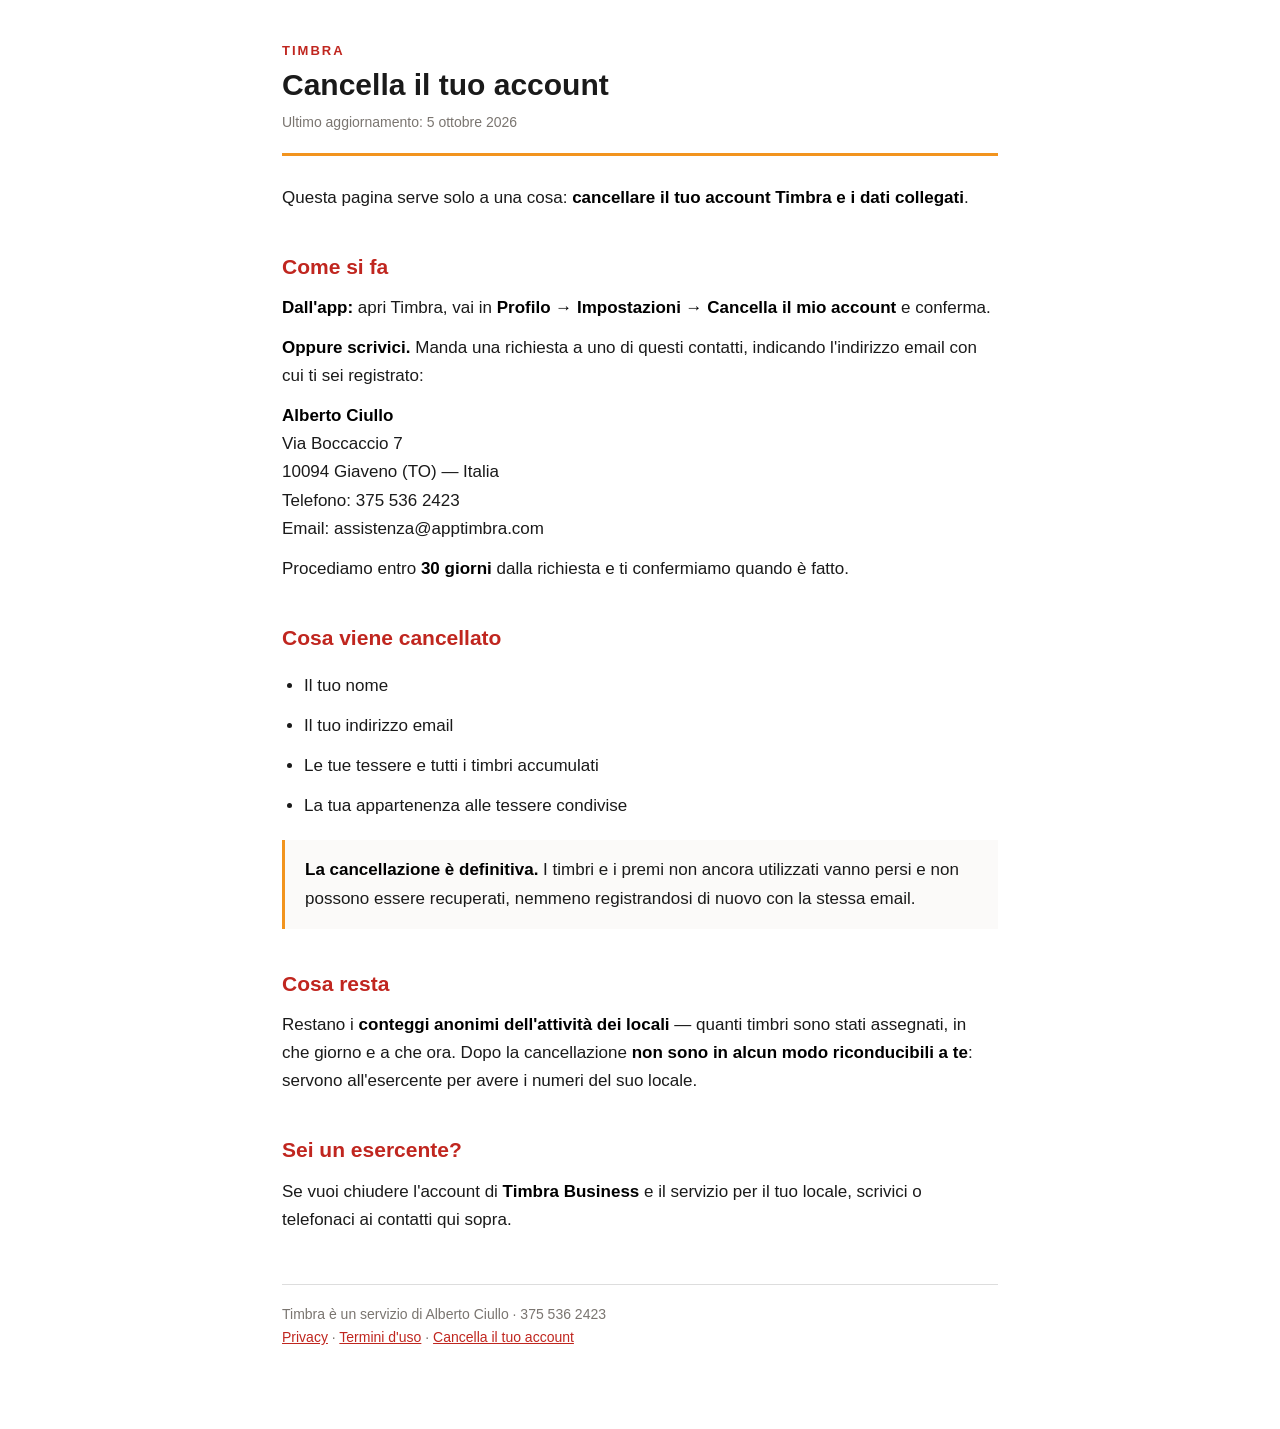
==== cancella-account.html @ e54cc10b "Add files via upload" ====
<!doctype html>
<html lang="it">
<head>
<meta charset="utf-8">
<meta name="viewport" content="width=device-width, initial-scale=1">
<title>Cancella il tuo account &mdash; Timbra</title>
<style>
*{box-sizing:border-box}
body{margin:0;background:#fff;color:#1a1a1a;
     font-family:-apple-system,BlinkMacSystemFont,"Segoe UI",Roboto,Arial,sans-serif;
     line-height:1.65;font-size:17px}
.wrap{max-width:760px;margin:0 auto;padding:40px 22px 80px}
header{border-bottom:3px solid #F2941E;padding-bottom:18px;margin-bottom:28px}
.marchio{font-size:13px;font-weight:700;letter-spacing:2px;color:#C0261F;margin:0 0 6px}
h1{font-size:30px;line-height:1.2;margin:0 0 8px}
.agg{font-size:14px;color:#7A7570;margin:0}
h2{font-size:21px;color:#C0261F;margin:38px 0 10px}
h3{font-size:17px;margin:26px 0 8px}
p,li{margin:0 0 12px}
ul{padding-left:22px}
strong{color:#000}
table{border-collapse:collapse;width:100%;margin:14px 0 20px;font-size:15px}
th{background:#141414;color:#fff;text-align:left;padding:9px 12px;font-weight:600}
td{padding:9px 12px;border-bottom:1px solid #eee;vertical-align:top}
.box{background:#FBFAF9;border-left:3px solid #F2941E;padding:16px 20px;margin:20px 0}
.box p:last-child{margin:0}
a{color:#C0261F}
footer{margin-top:50px;padding-top:18px;border-top:1px solid #ddd;font-size:14px;color:#7A7570}
@media(max-width:600px){body{font-size:16px}h1{font-size:25px}.wrap{padding:28px 18px 60px}}

.home h1{font-size:40px}
.occhiello-home{font-size:13px;font-weight:700;letter-spacing:2px;color:#7A7570;margin:0 0 18px}
.presto{color:#7A7570;font-style:italic}
.contatto{font-size:19px;line-height:1.8;margin-top:26px}
.tel{font-size:23px;font-weight:700}
.nota-finale{font-size:15px;color:#7A7570;margin-top:26px}
</style>
</head>
<body>
<div class="wrap">
<header>
  <p class="marchio">TIMBRA</p>
  <h1>Cancella il tuo account</h1>
  <p class="agg">Ultimo aggiornamento: 5 ottobre 2026</p>
</header>

<p>Questa pagina serve solo a una cosa: <strong>cancellare il tuo account Timbra e i dati
collegati</strong>.</p>

<h2>Come si fa</h2>
<p><strong>Dall'app:</strong> apri Timbra, vai in <strong>Profilo &rarr; Impostazioni &rarr;
Cancella il mio account</strong> e conferma.</p>
<p><strong>Oppure scrivici.</strong> Manda una richiesta a uno di questi contatti, indicando
l'indirizzo email con cui ti sei registrato:</p>
<p><strong>Alberto Ciullo</strong><br>
Via Boccaccio 7<br>
10094 Giaveno (TO) &mdash; Italia<br>
Telefono: 375 536 2423<br>
Email: assistenza@apptimbra.com</p>
<p>Procediamo entro <strong>30 giorni</strong> dalla richiesta e ti confermiamo quando
&egrave; fatto.</p>

<h2>Cosa viene cancellato</h2>
<ul>
<li>Il tuo nome</li>
<li>Il tuo indirizzo email</li>
<li>Le tue tessere e tutti i timbri accumulati</li>
<li>La tua appartenenza alle tessere condivise</li>
</ul>

<div class="box">
<p><strong>La cancellazione &egrave; definitiva.</strong> I timbri e i premi non ancora
utilizzati vanno persi e non possono essere recuperati, nemmeno registrandosi di nuovo
con la stessa email.</p>
</div>

<h2>Cosa resta</h2>
<p>Restano i <strong>conteggi anonimi dell'attivit&agrave; dei locali</strong> &mdash; quanti
timbri sono stati assegnati, in che giorno e a che ora. Dopo la cancellazione
<strong>non sono in alcun modo riconducibili a te</strong>: servono all'esercente per
avere i numeri del suo locale.</p>

<h2>Sei un esercente?</h2>
<p>Se vuoi chiudere l'account di <strong>Timbra Business</strong> e il servizio per il
tuo locale, scrivici o telefonaci ai contatti qui sopra.</p>

<footer>Timbra &egrave; un servizio di Alberto Ciullo &middot; 375 536 2423<br>
<a href="privacy.html">Privacy</a> &middot;
<a href="termini.html">Termini d'uso</a> &middot;
<a href="cancella-account.html">Cancella il tuo account</a></footer>
</div>
</body>
</html>
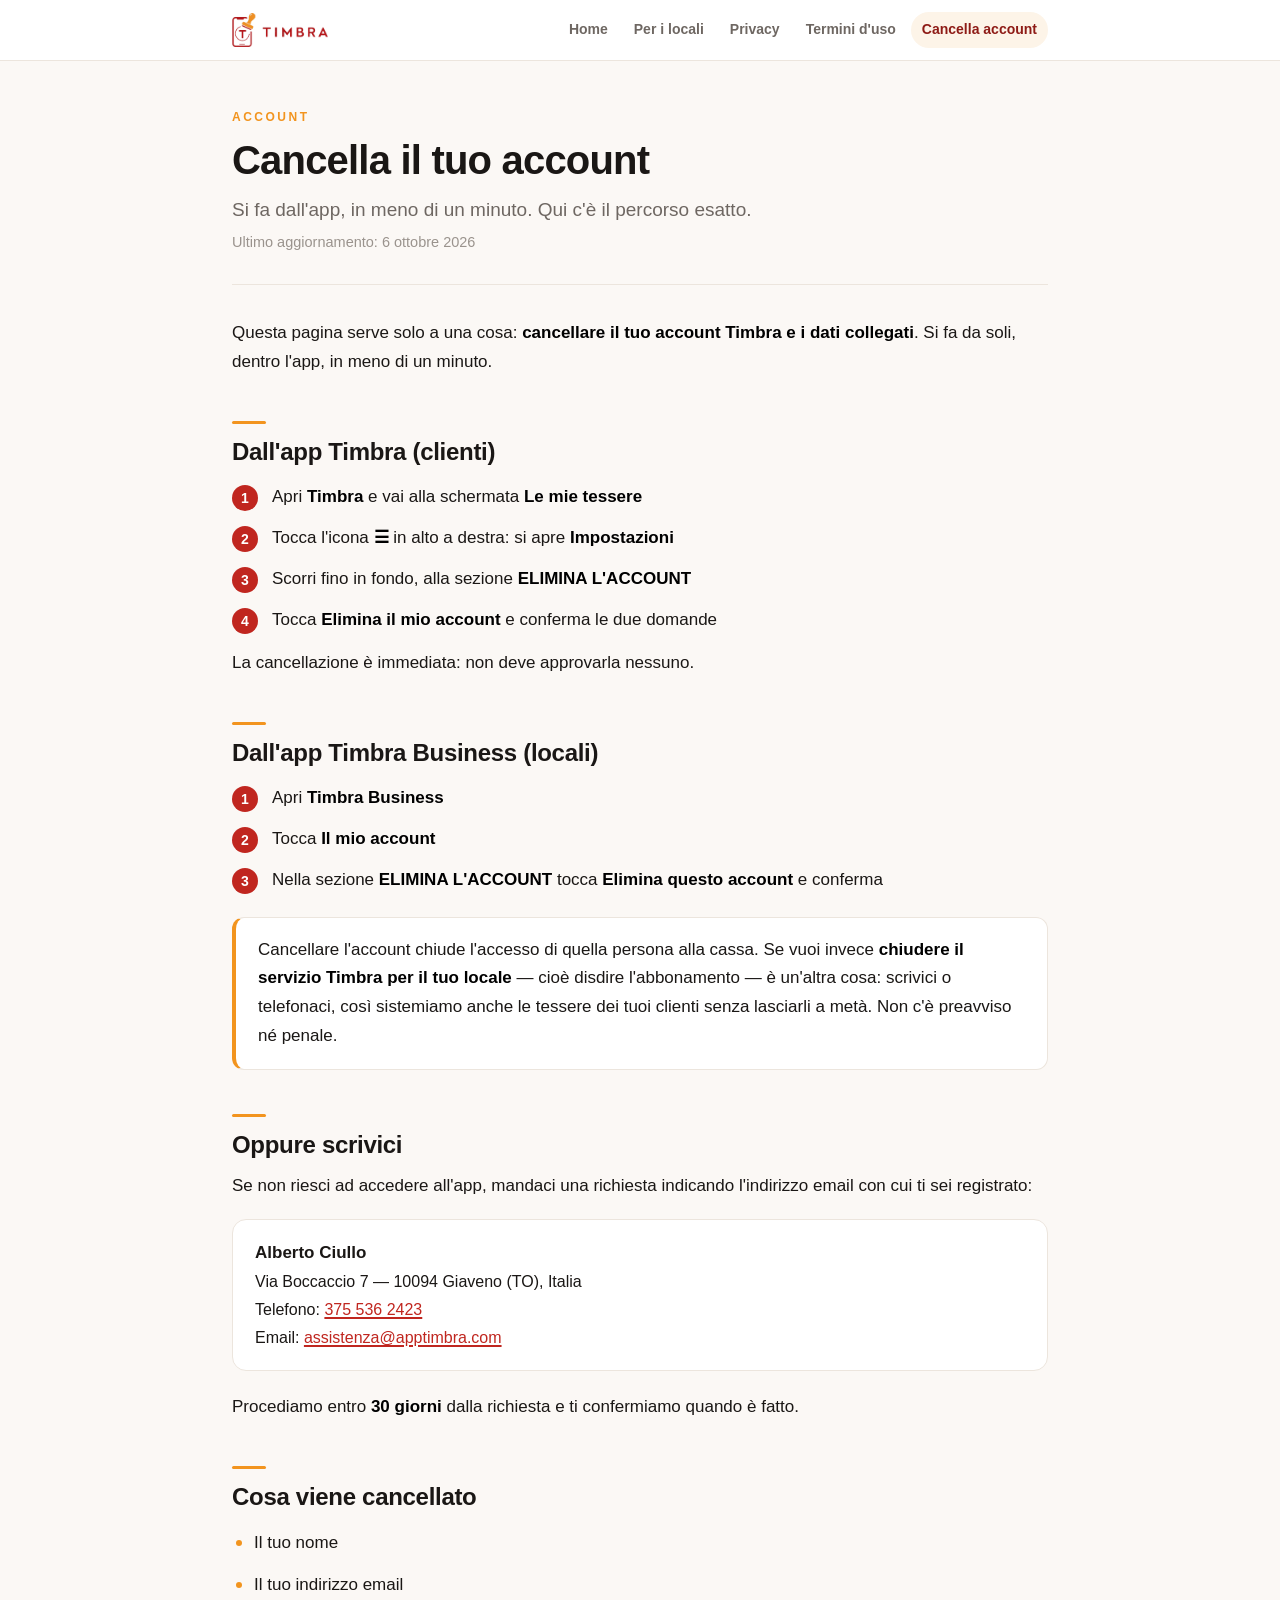
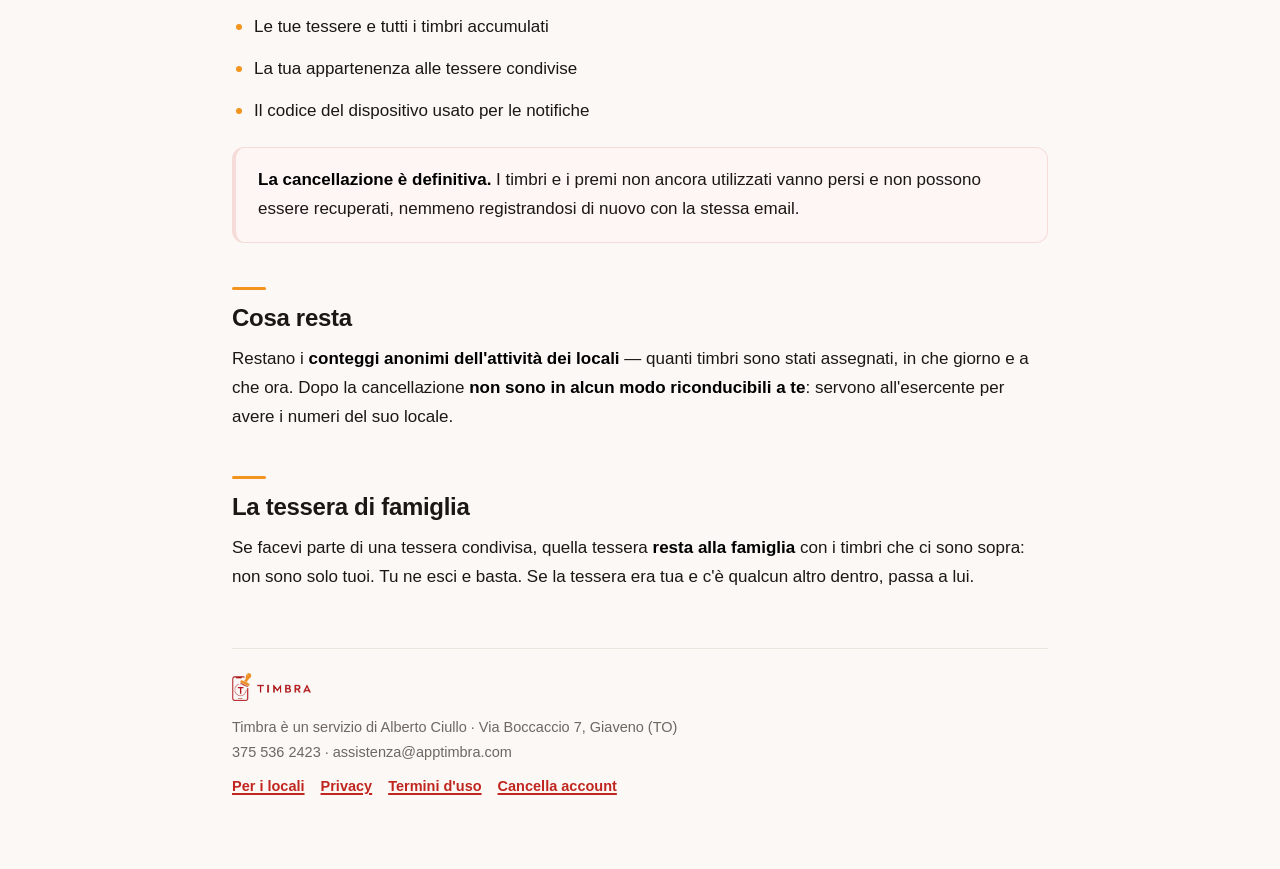
==== commit 5ac8e43a: "Add files via upload" ====
--- a/cancella-account.html
+++ b/cancella-account.html
@@ -3,60 +3,240 @@
 <head>
 <meta charset="utf-8">
 <meta name="viewport" content="width=device-width, initial-scale=1">
+<meta name="theme-color" content="#C0261F">
 <title>Cancella il tuo account &mdash; Timbra</title>
+<link rel="icon" href="[data-uri]">
 <style>
+:root{
+  --rosso:#C0261F; --rosso-scuro:#8E1B16; --arancio:#F2941E;
+  --inchiostro:#1A1715; --grigio:#6E6762; --grigio-chiaro:#9A938D;
+  --carta:#FFFFFF; --sfondo:#FBF8F5; --crema:#FDF4E8;
+  --bordo:#ECE5DD;
+}
 *{box-sizing:border-box}
-body{margin:0;background:#fff;color:#1a1a1a;
-     font-family:-apple-system,BlinkMacSystemFont,"Segoe UI",Roboto,Arial,sans-serif;
-     line-height:1.65;font-size:17px}
-.wrap{max-width:760px;margin:0 auto;padding:40px 22px 80px}
-header{border-bottom:3px solid #F2941E;padding-bottom:18px;margin-bottom:28px}
-.marchio{font-size:13px;font-weight:700;letter-spacing:2px;color:#C0261F;margin:0 0 6px}
-h1{font-size:30px;line-height:1.2;margin:0 0 8px}
-.agg{font-size:14px;color:#7A7570;margin:0}
-h2{font-size:21px;color:#C0261F;margin:38px 0 10px}
-h3{font-size:17px;margin:26px 0 8px}
-p,li{margin:0 0 12px}
-ul{padding-left:22px}
-strong{color:#000}
-table{border-collapse:collapse;width:100%;margin:14px 0 20px;font-size:15px}
-th{background:#141414;color:#fff;text-align:left;padding:9px 12px;font-weight:600}
-td{padding:9px 12px;border-bottom:1px solid #eee;vertical-align:top}
-.box{background:#FBFAF9;border-left:3px solid #F2941E;padding:16px 20px;margin:20px 0}
+html{-webkit-text-size-adjust:100%}
+body{
+  margin:0;background:var(--sfondo);color:var(--inchiostro);
+  font-family:-apple-system,BlinkMacSystemFont,"Segoe UI",Roboto,"Helvetica Neue",Arial,sans-serif;
+  font-size:17px;line-height:1.7;-webkit-font-smoothing:antialiased;
+}
+
+/* ---------- barra in alto ---------- */
+.barra{
+  background:var(--carta);border-bottom:1px solid var(--bordo);
+  position:sticky;top:0;z-index:10;
+}
+.barra-dentro{
+  max-width:860px;margin:0 auto;padding:12px 22px;
+  display:flex;align-items:center;gap:16px;flex-wrap:wrap;
+}
+.logo{display:block;text-decoration:none;margin-right:auto;line-height:0}
+.logo img{height:34px;width:auto;display:block}
+.menu{display:flex;gap:4px;flex-wrap:wrap}
+.menu a{
+  font-size:14px;color:var(--grigio);text-decoration:none;font-weight:600;
+  padding:6px 11px;border-radius:999px;white-space:nowrap;
+}
+.menu a:hover{background:var(--sfondo);color:var(--inchiostro)}
+.menu a.qui{background:var(--crema);color:var(--rosso-scuro)}
+
+/* ---------- testata della pagina ---------- */
+.wrap{max-width:860px;margin:0 auto;padding:0 22px 70px}
+.testata{padding:46px 0 30px;border-bottom:1px solid var(--bordo);margin-bottom:34px}
+.occhiello{
+  font-size:12px;font-weight:800;letter-spacing:2.5px;color:var(--arancio);
+  margin:0 0 10px;text-transform:uppercase;
+}
+h1{font-size:40px;line-height:1.15;margin:0 0 12px;letter-spacing:-.8px}
+.agg{font-size:14.5px;color:var(--grigio-chiaro);margin:0}
+.occhio{font-size:19px;line-height:1.6;color:var(--grigio);margin:0 0 4px}
+
+/* ---------- testo ---------- */
+h2{
+  font-size:24px;line-height:1.3;margin:44px 0 12px;letter-spacing:-.3px;
+  color:var(--inchiostro);
+}
+h2::before{
+  content:"";display:block;width:34px;height:3px;border-radius:2px;
+  background:var(--arancio);margin-bottom:12px;
+}
+h3{font-size:17.5px;margin:28px 0 8px;color:var(--rosso-scuro)}
+p,li{margin:0 0 13px}
+ul{padding-left:0;list-style:none}
+ul li{position:relative;padding-left:22px}
+ul li::before{
+  content:"";position:absolute;left:4px;top:11px;
+  width:6px;height:6px;border-radius:50%;background:var(--arancio);
+}
+ol{counter-reset:p;padding-left:0;list-style:none;margin:16px 0 14px}
+ol li{position:relative;padding-left:40px;margin-bottom:12px;counter-increment:p}
+ol li::before{
+  content:counter(p);position:absolute;left:0;top:2px;
+  width:26px;height:26px;border-radius:50%;
+  background:var(--rosso);color:#fff;
+  font-size:14px;font-weight:800;line-height:26px;text-align:center;
+}
+strong{font-weight:700;color:#000}
+a{color:var(--rosso);text-decoration-thickness:1.5px;text-underline-offset:2px}
+
+/* ---------- tabelle ---------- */
+.tab{
+  background:var(--carta);border:1px solid var(--bordo);border-radius:14px;
+  overflow:hidden;margin:16px 0 22px;
+}
+table{border-collapse:collapse;width:100%;font-size:15.5px}
+th{
+  background:var(--sfondo);text-align:left;padding:12px 16px;font-weight:700;
+  font-size:12.5px;letter-spacing:1.2px;text-transform:uppercase;color:var(--grigio);
+  border-bottom:1px solid var(--bordo);
+}
+td{padding:13px 16px;border-bottom:1px solid var(--bordo);vertical-align:top;line-height:1.55}
+tr:last-child td{border-bottom:none}
+td:first-child{font-weight:700;width:34%}
+
+/* ---------- riquadri ---------- */
+.box{
+  background:var(--carta);border:1px solid var(--bordo);
+  border-left:4px solid var(--arancio);
+  border-radius:12px;padding:18px 22px;margin:22px 0;
+}
 .box p:last-child{margin:0}
-a{color:#C0261F}
-footer{margin-top:50px;padding-top:18px;border-top:1px solid #ddd;font-size:14px;color:#7A7570}
-@media(max-width:600px){body{font-size:16px}h1{font-size:25px}.wrap{padding:28px 18px 60px}}
-
-.home h1{font-size:40px}
-.occhiello-home{font-size:13px;font-weight:700;letter-spacing:2px;color:#7A7570;margin:0 0 18px}
-.presto{color:#7A7570;font-style:italic}
-.contatto{font-size:19px;line-height:1.8;margin-top:26px}
-.tel{font-size:23px;font-weight:700}
-.nota-finale{font-size:15px;color:#7A7570;margin-top:26px}
+.box.rosso{border-left-color:var(--rosso);background:#FEF6F5;border-color:#F6DCD9}
+.box.verde{border-left-color:#2E8B57;background:#F4FBF6;border-color:#D8EDE0}
+
+/* ---------- contatti ---------- */
+.contatti{
+  background:var(--carta);border:1px solid var(--bordo);border-radius:14px;
+  padding:18px 22px;margin:18px 0 22px;font-size:16px;line-height:1.75;
+}
+.contatti .nome{font-weight:800;font-size:17px}
+
+/* ---------- bottone ---------- */
+.bottone{
+  display:inline-block;background:var(--rosso);color:#fff !important;
+  text-decoration:none;font-weight:700;font-size:16.5px;
+  padding:14px 26px;border-radius:12px;margin:6px 0 4px;
+}
+.bottone:hover{background:var(--rosso-scuro)}
+.bottone.chiaro{
+  background:var(--carta);color:var(--rosso) !important;
+  border:1px solid var(--bordo);
+}
+
+/* ---------- schermate dell'app ---------- */
+figure{margin:22px 0 26px}
+figure img{
+  display:block;width:100%;height:auto;border-radius:14px;
+  background:#EEEDE9;border:1px solid var(--bordo);
+}
+figcaption{font-size:14px;color:var(--grigio);margin-top:10px;line-height:1.55}
+figure.stretta{max-width:330px}
+
+/* ---------- citazione ---------- */
+.frase{
+  font-size:21px;line-height:1.5;font-weight:700;color:var(--rosso-scuro);
+  background:var(--crema);border-radius:14px;padding:22px 26px;margin:22px 0;
+}
+
+/* ---------- domande ---------- */
+.domanda{font-weight:800;color:var(--inchiostro);display:block;margin-bottom:2px}
+
+/* ---------- home ---------- */
+.home-testata{text-align:center;padding:54px 0 36px;border:none;margin-bottom:10px}
+.home-testata img{width:200px;max-width:70%;height:auto;margin-bottom:10px}
+.home-testata h1{
+  font-size:25px;line-height:1.4;margin:14px auto 0;max-width:19ch;
+  font-weight:700;color:var(--grigio);letter-spacing:0;
+}
+.presto{color:var(--grigio);font-style:italic}
+.telefono{
+  display:inline-block;font-size:26px;font-weight:800;color:var(--rosso);
+  text-decoration:none;letter-spacing:.5px;
+}
+.nota-finale{font-size:15px;color:var(--grigio);margin-top:28px}
+
+/* ---------- piede ---------- */
+footer{
+  margin-top:56px;padding-top:24px;border-top:1px solid var(--bordo);
+  font-size:14.5px;color:var(--grigio);
+}
+footer .piede-logo{margin-bottom:14px;line-height:0}
+footer .piede-logo img{height:28px;width:auto;display:block}
+footer nav{margin-top:10px;display:flex;gap:16px;flex-wrap:wrap}
+footer nav a{font-weight:600}
+
+@media(max-width:620px){
+  body{font-size:16px}
+  .barra{position:static}
+  .barra-dentro{padding:10px 18px;gap:8px}
+  .logo img{height:28px}
+  .menu{gap:2px}
+  .menu a{font-size:13px;padding:5px 9px}
+  h1{font-size:30px}
+  .home-testata h1{font-size:26px}
+  h2{font-size:21px}
+  .wrap{padding:0 18px 56px}
+  .testata{padding:32px 0 24px;margin-bottom:26px}
+  td:first-child{width:auto;display:block;padding-bottom:2px;border:none}
+  td{display:block;padding:10px 16px}
+  td:not(:first-child){padding-top:0}
+  tr{display:block;border-bottom:1px solid var(--bordo)}
+  tr:last-child{border-bottom:none}
+  table tr td:last-child{border-bottom:none}
+  thead{display:none}
+}
 </style>
 </head>
 <body>
+<div class="barra"><div class="barra-dentro">
+<a class="logo" href="index.html"><img src="[data-uri]" alt="Timbra"></a>
+<nav class="menu"><a href="index.html">Home</a><a href="per-i-locali.html">Per i locali</a><a href="privacy.html">Privacy</a><a href="termini.html">Termini d'uso</a><a href="cancella-account.html" class="qui">Cancella account</a></nav>
+</div></div>
 <div class="wrap">
-<header>
-  <p class="marchio">TIMBRA</p>
+<header class="testata">
+  <p class="occhiello">Account</p>
   <h1>Cancella il tuo account</h1>
-  <p class="agg">Ultimo aggiornamento: 5 ottobre 2026</p>
+  <p class="occhio">Si fa dall'app, in meno di un minuto. Qui c'&egrave; il percorso esatto.</p>
+  <p class="agg">Ultimo aggiornamento: 6 ottobre 2026</p>
 </header>
 
 <p>Questa pagina serve solo a una cosa: <strong>cancellare il tuo account Timbra e i dati
-collegati</strong>.</p>
-
-<h2>Come si fa</h2>
-<p><strong>Dall'app:</strong> apri Timbra, vai in <strong>Profilo &rarr; Impostazioni &rarr;
-Cancella il mio account</strong> e conferma.</p>
-<p><strong>Oppure scrivici.</strong> Manda una richiesta a uno di questi contatti, indicando
-l'indirizzo email con cui ti sei registrato:</p>
-<p><strong>Alberto Ciullo</strong><br>
-Via Boccaccio 7<br>
-10094 Giaveno (TO) &mdash; Italia<br>
-Telefono: 375 536 2423<br>
-Email: assistenza@apptimbra.com</p>
+collegati</strong>. Si fa da soli, dentro l'app, in meno di un minuto.</p>
+
+<h2>Dall'app Timbra (clienti)</h2>
+<ol>
+<li>Apri <strong>Timbra</strong> e vai alla schermata <strong>Le mie tessere</strong></li>
+<li>Tocca l'icona <strong>&#9776;</strong> in alto a destra: si apre
+  <strong>Impostazioni</strong></li>
+<li>Scorri fino in fondo, alla sezione <strong>ELIMINA L'ACCOUNT</strong></li>
+<li>Tocca <strong>Elimina il mio account</strong> e conferma le due domande</li>
+</ol>
+<p>La cancellazione &egrave; immediata: non deve approvarla nessuno.</p>
+
+<h2>Dall'app Timbra Business (locali)</h2>
+<ol>
+<li>Apri <strong>Timbra Business</strong></li>
+<li>Tocca <strong>Il mio account</strong></li>
+<li>Nella sezione <strong>ELIMINA L'ACCOUNT</strong> tocca
+  <strong>Elimina questo account</strong> e conferma</li>
+</ol>
+<div class="box">
+<p>Cancellare l'account chiude l'accesso di quella persona alla cassa. Se vuoi invece
+<strong>chiudere il servizio Timbra per il tuo locale</strong> &mdash; cio&egrave; disdire
+l'abbonamento &mdash; &egrave; un'altra cosa: scrivici o telefonaci, cos&igrave; sistemiamo
+anche le tessere dei tuoi clienti senza lasciarli a met&agrave;. Non c'&egrave; preavviso
+n&eacute; penale.</p>
+</div>
+
+<h2>Oppure scrivici</h2>
+<p>Se non riesci ad accedere all'app, mandaci una richiesta indicando l'indirizzo email con
+cui ti sei registrato:</p>
+<div class="contatti">
+<span class="nome">Alberto Ciullo</span><br>
+Via Boccaccio 7 &mdash; 10094 Giaveno (TO), Italia<br>
+Telefono: <a href="tel:+393755362423">375 536 2423</a><br>
+Email: <a href="mailto:assistenza@apptimbra.com">assistenza@apptimbra.com</a>
+</div>
 <p>Procediamo entro <strong>30 giorni</strong> dalla richiesta e ti confermiamo quando
 &egrave; fatto.</p>
 
@@ -66,9 +246,10 @@
 <li>Il tuo indirizzo email</li>
 <li>Le tue tessere e tutti i timbri accumulati</li>
 <li>La tua appartenenza alle tessere condivise</li>
+<li>Il codice del dispositivo usato per le notifiche</li>
 </ul>
 
-<div class="box">
+<div class="box rosso">
 <p><strong>La cancellazione &egrave; definitiva.</strong> I timbri e i premi non ancora
 utilizzati vanno persi e non possono essere recuperati, nemmeno registrandosi di nuovo
 con la stessa email.</p>
@@ -80,14 +261,17 @@
 <strong>non sono in alcun modo riconducibili a te</strong>: servono all'esercente per
 avere i numeri del suo locale.</p>
 
-<h2>Sei un esercente?</h2>
-<p>Se vuoi chiudere l'account di <strong>Timbra Business</strong> e il servizio per il
-tuo locale, scrivici o telefonaci ai contatti qui sopra.</p>
-
-<footer>Timbra &egrave; un servizio di Alberto Ciullo &middot; 375 536 2423<br>
-<a href="privacy.html">Privacy</a> &middot;
-<a href="termini.html">Termini d'uso</a> &middot;
-<a href="cancella-account.html">Cancella il tuo account</a></footer>
+<h2>La tessera di famiglia</h2>
+<p>Se facevi parte di una tessera condivisa, quella tessera <strong>resta alla
+famiglia</strong> con i timbri che ci sono sopra: non sono solo tuoi. Tu ne esci e basta.
+Se la tessera era tua e c'&egrave; qualcun altro dentro, passa a lui.</p>
+
+<footer>
+<div class="piede-logo"><img src="[data-uri]" alt="Timbra"></div>
+Timbra &egrave; un servizio di Alberto Ciullo &middot; Via Boccaccio 7, Giaveno (TO)<br>
+375 536 2423 &middot; assistenza@apptimbra.com
+<nav><a href="per-i-locali.html">Per i locali</a> <a href="privacy.html">Privacy</a> <a href="termini.html">Termini d'uso</a> <a href="cancella-account.html">Cancella account</a></nav>
+</footer>
 </div>
 </body>
 </html>
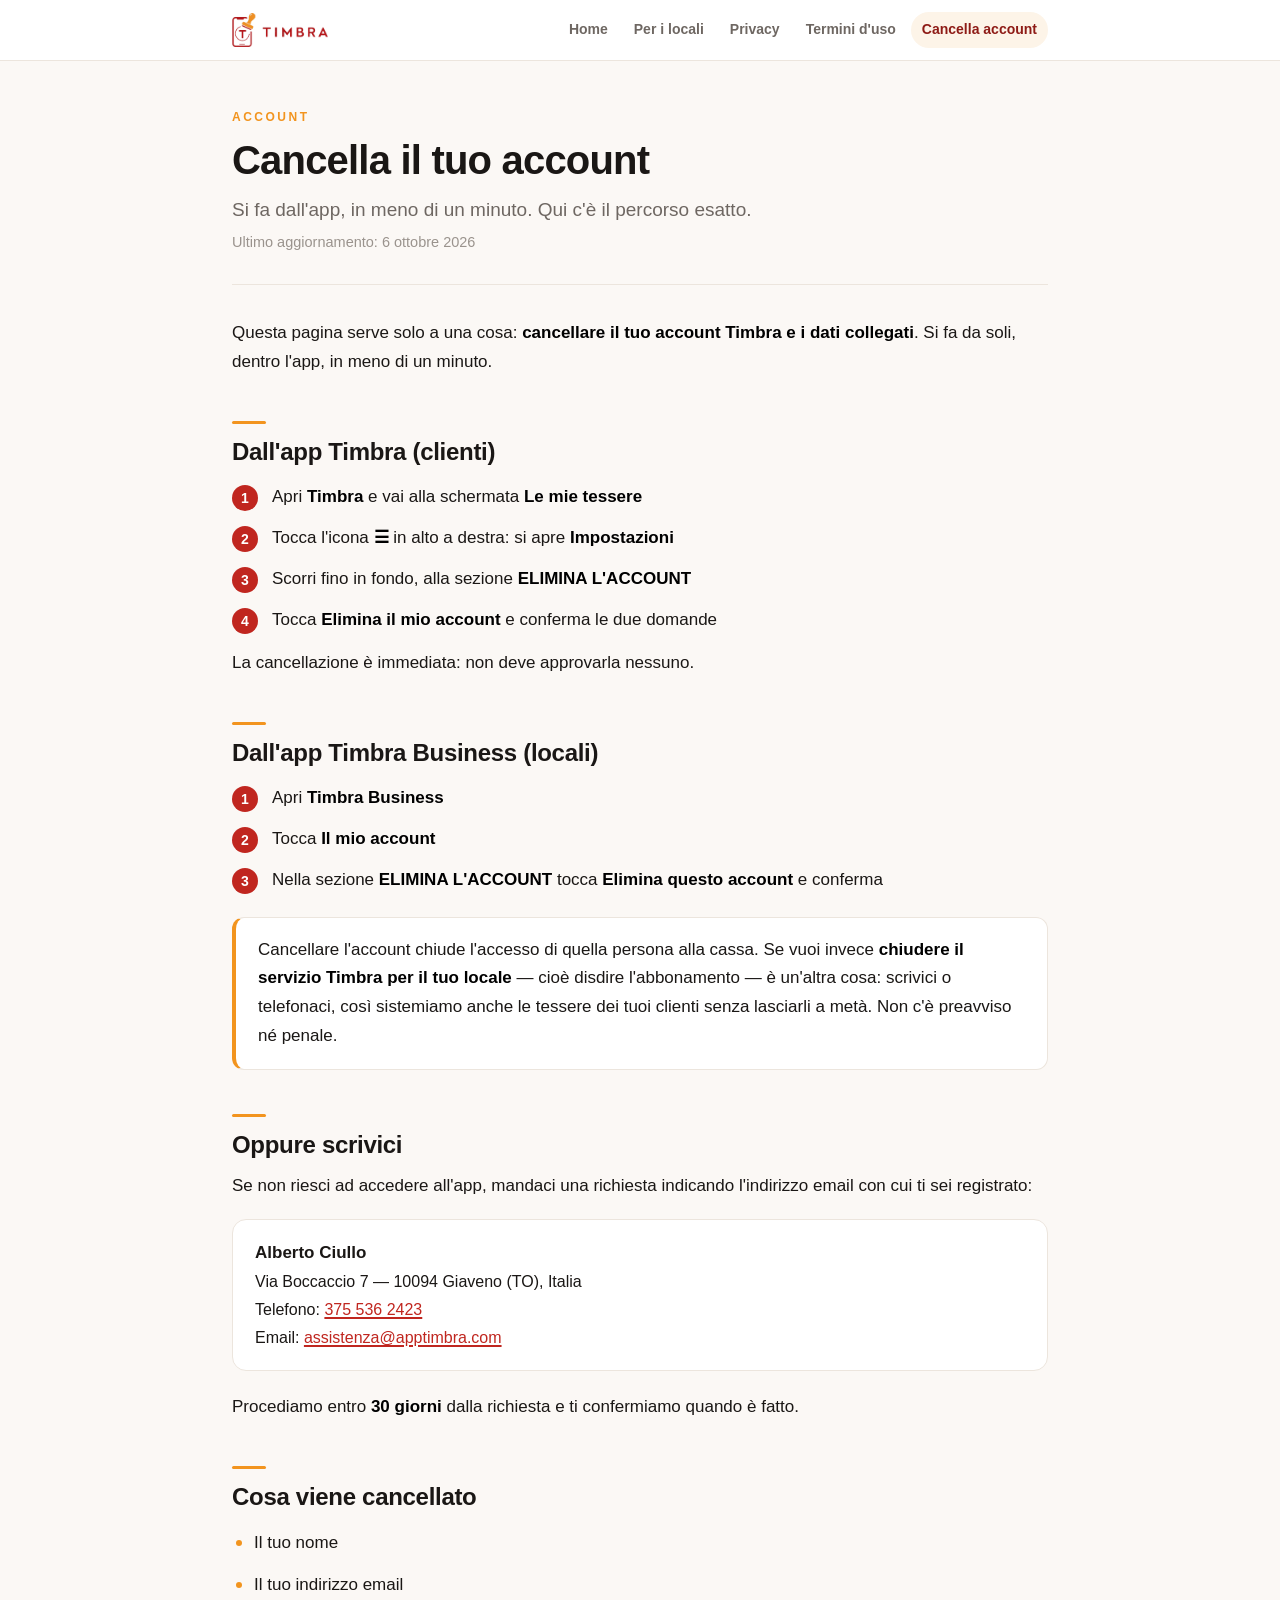
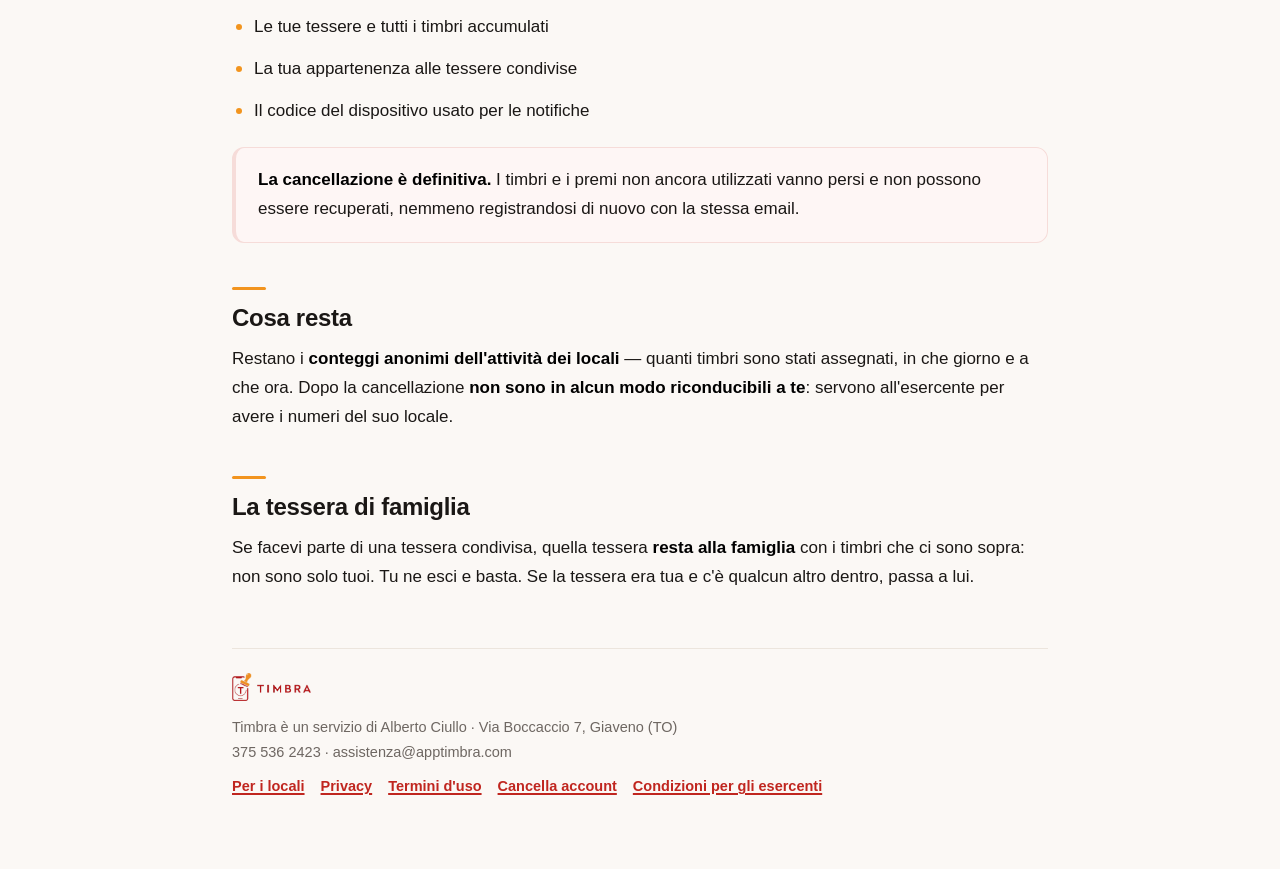
==== commit 2394752f: "Add files via upload" ====
--- a/cancella-account.html
+++ b/cancella-account.html
@@ -270,7 +270,7 @@
 <div class="piede-logo"><img src="[data-uri]" alt="Timbra"></div>
 Timbra &egrave; un servizio di Alberto Ciullo &middot; Via Boccaccio 7, Giaveno (TO)<br>
 375 536 2423 &middot; assistenza@apptimbra.com
-<nav><a href="per-i-locali.html">Per i locali</a> <a href="privacy.html">Privacy</a> <a href="termini.html">Termini d'uso</a> <a href="cancella-account.html">Cancella account</a></nav>
+<nav><a href="per-i-locali.html">Per i locali</a> <a href="privacy.html">Privacy</a> <a href="termini.html">Termini d'uso</a> <a href="cancella-account.html">Cancella account</a> <a href="termini-esercenti.html">Condizioni per gli esercenti</a></nav>
 </footer>
 </div>
 </body>
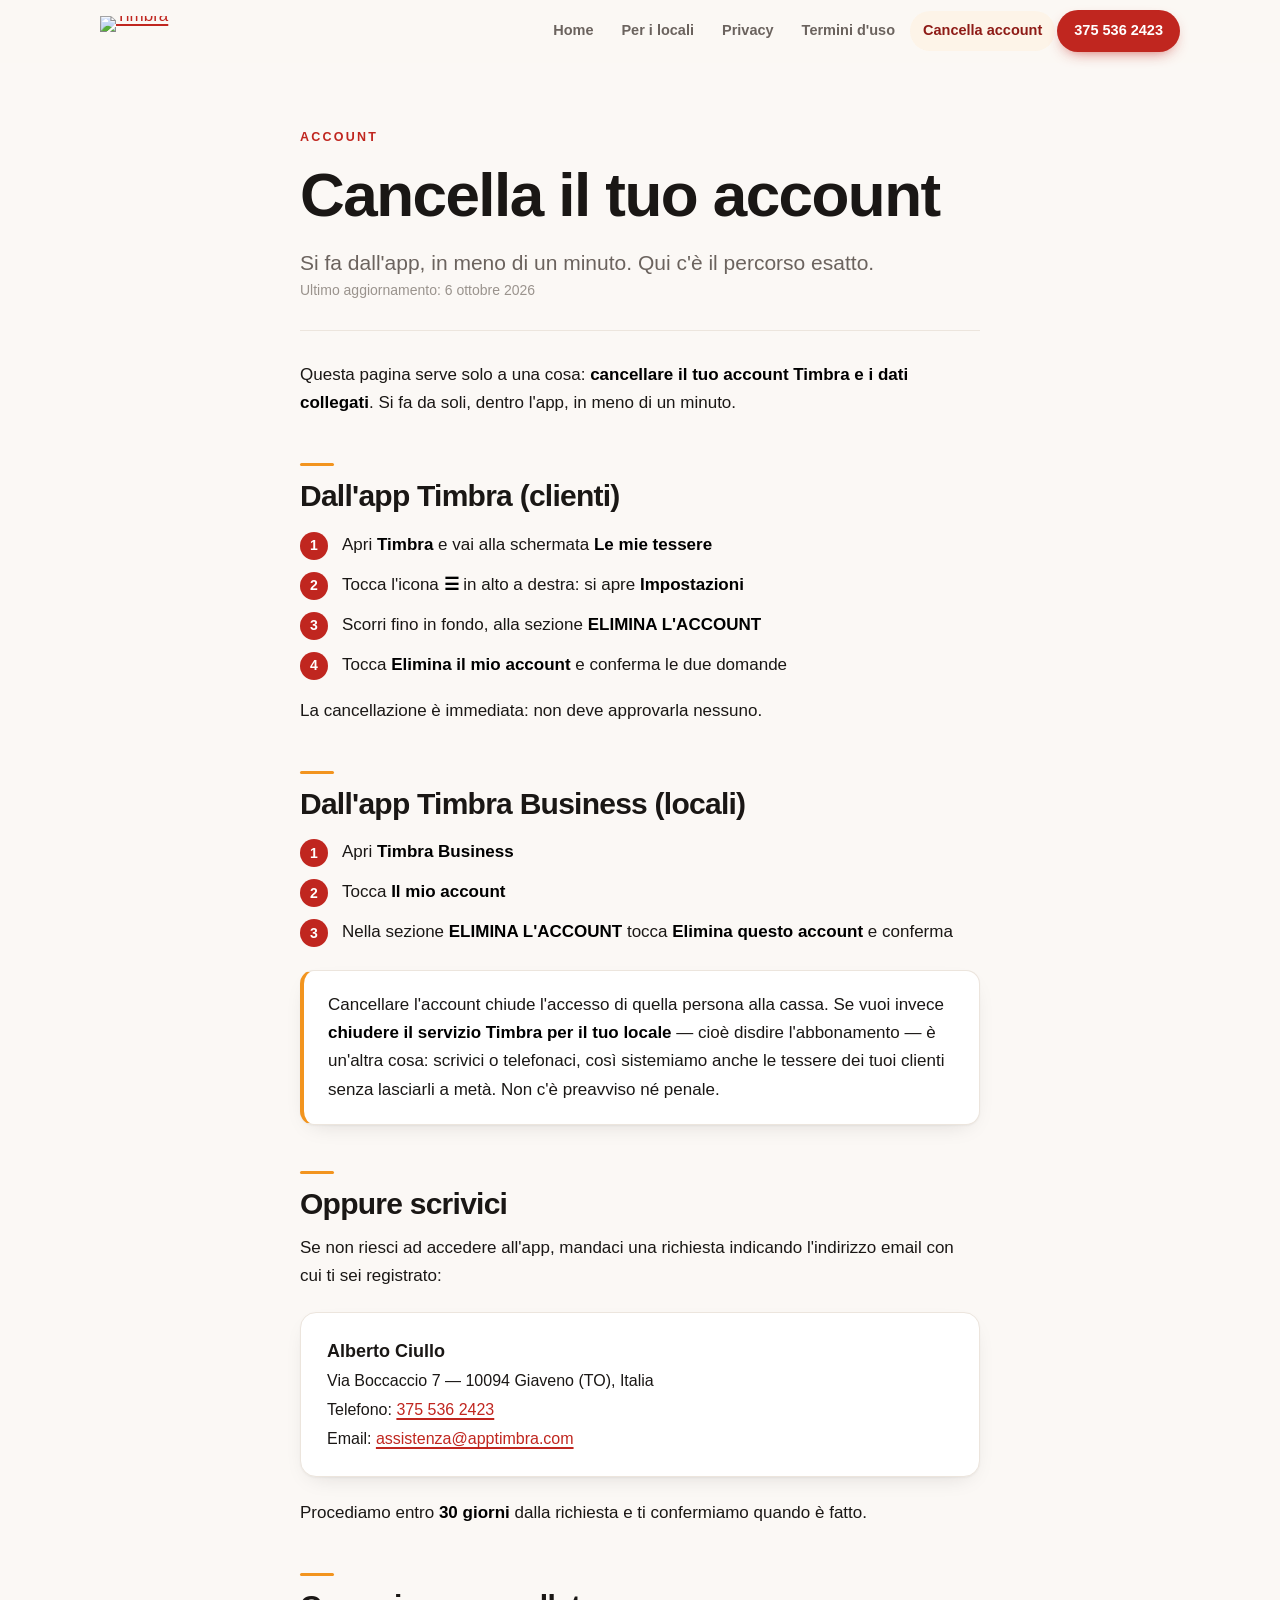
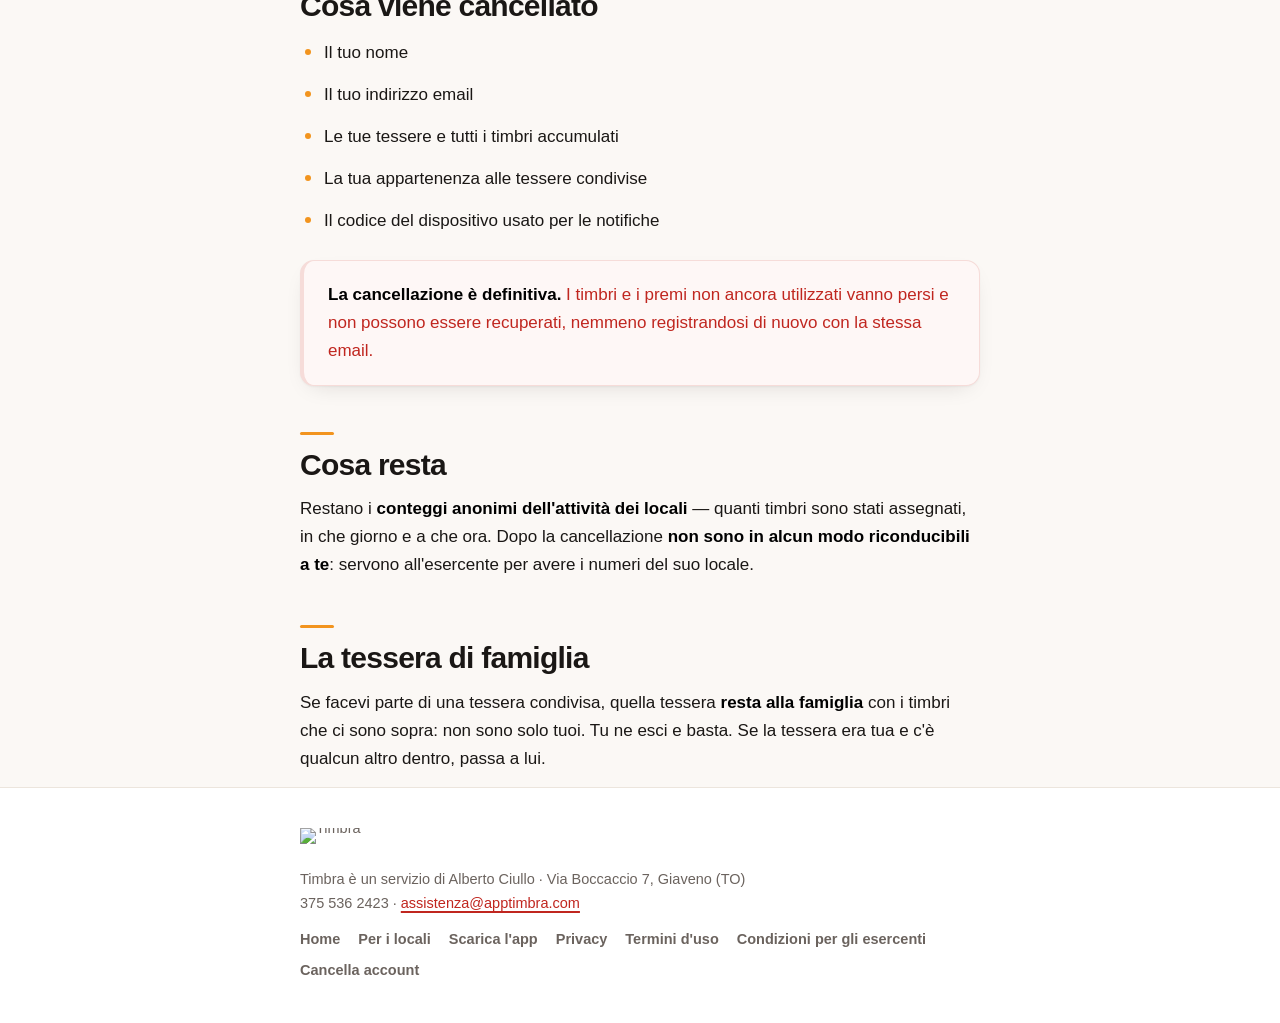
==== commit f162360e: "Add files via upload" ====
--- a/cancella-account.html
+++ b/cancella-account.html
@@ -2,196 +2,32 @@
 <html lang="it">
 <head>
 <meta charset="utf-8">
-<meta name="viewport" content="width=device-width, initial-scale=1">
+<script>document.documentElement.className+=" js";</script>
+<meta name="viewport" content="width=device-width, initial-scale=1, viewport-fit=cover">
 <meta name="theme-color" content="#C0261F">
 <title>Cancella il tuo account &mdash; Timbra</title>
-<link rel="icon" href="[data-uri]">
-<style>
-:root{
-  --rosso:#C0261F; --rosso-scuro:#8E1B16; --arancio:#F2941E;
-  --inchiostro:#1A1715; --grigio:#6E6762; --grigio-chiaro:#9A938D;
-  --carta:#FFFFFF; --sfondo:#FBF8F5; --crema:#FDF4E8;
-  --bordo:#ECE5DD;
-}
-*{box-sizing:border-box}
-html{-webkit-text-size-adjust:100%}
-body{
-  margin:0;background:var(--sfondo);color:var(--inchiostro);
-  font-family:-apple-system,BlinkMacSystemFont,"Segoe UI",Roboto,"Helvetica Neue",Arial,sans-serif;
-  font-size:17px;line-height:1.7;-webkit-font-smoothing:antialiased;
-}
+<meta name="description" content="Come cancellare il tuo account Timbra e cosa viene eliminato.">
+<link rel="icon" href="img/favicon.png">
+<link rel="stylesheet" href="stile.css">
+</head>
+<body class="pagina-testo">
 
-/* ---------- barra in alto ---------- */
-.barra{
-  background:var(--carta);border-bottom:1px solid var(--bordo);
-  position:sticky;top:0;z-index:10;
-}
-.barra-dentro{
-  max-width:860px;margin:0 auto;padding:12px 22px;
-  display:flex;align-items:center;gap:16px;flex-wrap:wrap;
-}
-.logo{display:block;text-decoration:none;margin-right:auto;line-height:0}
-.logo img{height:34px;width:auto;display:block}
-.menu{display:flex;gap:4px;flex-wrap:wrap}
-.menu a{
-  font-size:14px;color:var(--grigio);text-decoration:none;font-weight:600;
-  padding:6px 11px;border-radius:999px;white-space:nowrap;
-}
-.menu a:hover{background:var(--sfondo);color:var(--inchiostro)}
-.menu a.qui{background:var(--crema);color:var(--rosso-scuro)}
+<div class="barra"><div class="barra-dentro">
+  <a class="logo" href="index.html"><img src="img/logo.png" alt="Timbra" width="160" height="30"></a>
+  <button class="apri-menu" id="apri-menu" aria-expanded="false" aria-controls="menu" aria-label="Apri il menu">
+    <span></span><span></span><span></span>
+  </button>
+  <nav class="menu" id="menu">
+    <a href="index.html">Home</a>
+    <a href="per-i-locali.html">Per i locali</a>
+    <a href="privacy.html">Privacy</a>
+    <a href="termini.html">Termini d'uso</a>
+    <a href="cancella-account.html" class="qui">Cancella account</a>
+    <a href="termini-esercenti.html" class="solo-telefono">Condizioni per gli esercenti</a>
+    <a href="tel:+393755362423" class="chiama">375 536 2423</a>
+  </nav>
+</div></div>
 
-/* ---------- testata della pagina ---------- */
-.wrap{max-width:860px;margin:0 auto;padding:0 22px 70px}
-.testata{padding:46px 0 30px;border-bottom:1px solid var(--bordo);margin-bottom:34px}
-.occhiello{
-  font-size:12px;font-weight:800;letter-spacing:2.5px;color:var(--arancio);
-  margin:0 0 10px;text-transform:uppercase;
-}
-h1{font-size:40px;line-height:1.15;margin:0 0 12px;letter-spacing:-.8px}
-.agg{font-size:14.5px;color:var(--grigio-chiaro);margin:0}
-.occhio{font-size:19px;line-height:1.6;color:var(--grigio);margin:0 0 4px}
-
-/* ---------- testo ---------- */
-h2{
-  font-size:24px;line-height:1.3;margin:44px 0 12px;letter-spacing:-.3px;
-  color:var(--inchiostro);
-}
-h2::before{
-  content:"";display:block;width:34px;height:3px;border-radius:2px;
-  background:var(--arancio);margin-bottom:12px;
-}
-h3{font-size:17.5px;margin:28px 0 8px;color:var(--rosso-scuro)}
-p,li{margin:0 0 13px}
-ul{padding-left:0;list-style:none}
-ul li{position:relative;padding-left:22px}
-ul li::before{
-  content:"";position:absolute;left:4px;top:11px;
-  width:6px;height:6px;border-radius:50%;background:var(--arancio);
-}
-ol{counter-reset:p;padding-left:0;list-style:none;margin:16px 0 14px}
-ol li{position:relative;padding-left:40px;margin-bottom:12px;counter-increment:p}
-ol li::before{
-  content:counter(p);position:absolute;left:0;top:2px;
-  width:26px;height:26px;border-radius:50%;
-  background:var(--rosso);color:#fff;
-  font-size:14px;font-weight:800;line-height:26px;text-align:center;
-}
-strong{font-weight:700;color:#000}
-a{color:var(--rosso);text-decoration-thickness:1.5px;text-underline-offset:2px}
-
-/* ---------- tabelle ---------- */
-.tab{
-  background:var(--carta);border:1px solid var(--bordo);border-radius:14px;
-  overflow:hidden;margin:16px 0 22px;
-}
-table{border-collapse:collapse;width:100%;font-size:15.5px}
-th{
-  background:var(--sfondo);text-align:left;padding:12px 16px;font-weight:700;
-  font-size:12.5px;letter-spacing:1.2px;text-transform:uppercase;color:var(--grigio);
-  border-bottom:1px solid var(--bordo);
-}
-td{padding:13px 16px;border-bottom:1px solid var(--bordo);vertical-align:top;line-height:1.55}
-tr:last-child td{border-bottom:none}
-td:first-child{font-weight:700;width:34%}
-
-/* ---------- riquadri ---------- */
-.box{
-  background:var(--carta);border:1px solid var(--bordo);
-  border-left:4px solid var(--arancio);
-  border-radius:12px;padding:18px 22px;margin:22px 0;
-}
-.box p:last-child{margin:0}
-.box.rosso{border-left-color:var(--rosso);background:#FEF6F5;border-color:#F6DCD9}
-.box.verde{border-left-color:#2E8B57;background:#F4FBF6;border-color:#D8EDE0}
-
-/* ---------- contatti ---------- */
-.contatti{
-  background:var(--carta);border:1px solid var(--bordo);border-radius:14px;
-  padding:18px 22px;margin:18px 0 22px;font-size:16px;line-height:1.75;
-}
-.contatti .nome{font-weight:800;font-size:17px}
-
-/* ---------- bottone ---------- */
-.bottone{
-  display:inline-block;background:var(--rosso);color:#fff !important;
-  text-decoration:none;font-weight:700;font-size:16.5px;
-  padding:14px 26px;border-radius:12px;margin:6px 0 4px;
-}
-.bottone:hover{background:var(--rosso-scuro)}
-.bottone.chiaro{
-  background:var(--carta);color:var(--rosso) !important;
-  border:1px solid var(--bordo);
-}
-
-/* ---------- schermate dell'app ---------- */
-figure{margin:22px 0 26px}
-figure img{
-  display:block;width:100%;height:auto;border-radius:14px;
-  background:#EEEDE9;border:1px solid var(--bordo);
-}
-figcaption{font-size:14px;color:var(--grigio);margin-top:10px;line-height:1.55}
-figure.stretta{max-width:330px}
-
-/* ---------- citazione ---------- */
-.frase{
-  font-size:21px;line-height:1.5;font-weight:700;color:var(--rosso-scuro);
-  background:var(--crema);border-radius:14px;padding:22px 26px;margin:22px 0;
-}
-
-/* ---------- domande ---------- */
-.domanda{font-weight:800;color:var(--inchiostro);display:block;margin-bottom:2px}
-
-/* ---------- home ---------- */
-.home-testata{text-align:center;padding:54px 0 36px;border:none;margin-bottom:10px}
-.home-testata img{width:200px;max-width:70%;height:auto;margin-bottom:10px}
-.home-testata h1{
-  font-size:25px;line-height:1.4;margin:14px auto 0;max-width:19ch;
-  font-weight:700;color:var(--grigio);letter-spacing:0;
-}
-.presto{color:var(--grigio);font-style:italic}
-.telefono{
-  display:inline-block;font-size:26px;font-weight:800;color:var(--rosso);
-  text-decoration:none;letter-spacing:.5px;
-}
-.nota-finale{font-size:15px;color:var(--grigio);margin-top:28px}
-
-/* ---------- piede ---------- */
-footer{
-  margin-top:56px;padding-top:24px;border-top:1px solid var(--bordo);
-  font-size:14.5px;color:var(--grigio);
-}
-footer .piede-logo{margin-bottom:14px;line-height:0}
-footer .piede-logo img{height:28px;width:auto;display:block}
-footer nav{margin-top:10px;display:flex;gap:16px;flex-wrap:wrap}
-footer nav a{font-weight:600}
-
-@media(max-width:620px){
-  body{font-size:16px}
-  .barra{position:static}
-  .barra-dentro{padding:10px 18px;gap:8px}
-  .logo img{height:28px}
-  .menu{gap:2px}
-  .menu a{font-size:13px;padding:5px 9px}
-  h1{font-size:30px}
-  .home-testata h1{font-size:26px}
-  h2{font-size:21px}
-  .wrap{padding:0 18px 56px}
-  .testata{padding:32px 0 24px;margin-bottom:26px}
-  td:first-child{width:auto;display:block;padding-bottom:2px;border:none}
-  td{display:block;padding:10px 16px}
-  td:not(:first-child){padding-top:0}
-  tr{display:block;border-bottom:1px solid var(--bordo)}
-  tr:last-child{border-bottom:none}
-  table tr td:last-child{border-bottom:none}
-  thead{display:none}
-}
-</style>
-</head>
-<body>
-<div class="barra"><div class="barra-dentro">
-<a class="logo" href="index.html"><img src="[data-uri]" alt="Timbra"></a>
-<nav class="menu"><a href="index.html">Home</a><a href="per-i-locali.html">Per i locali</a><a href="privacy.html">Privacy</a><a href="termini.html">Termini d'uso</a><a href="cancella-account.html" class="qui">Cancella account</a></nav>
-</div></div>
 <div class="wrap">
 <header class="testata">
   <p class="occhiello">Account</p>
@@ -265,13 +101,25 @@
 <p>Se facevi parte di una tessera condivisa, quella tessera <strong>resta alla
 famiglia</strong> con i timbri che ci sono sopra: non sono solo tuoi. Tu ne esci e basta.
 Se la tessera era tua e c'&egrave; qualcun altro dentro, passa a lui.</p>
+</div>
 
 <footer>
-<div class="piede-logo"><img src="[data-uri]" alt="Timbra"></div>
-Timbra &egrave; un servizio di Alberto Ciullo &middot; Via Boccaccio 7, Giaveno (TO)<br>
-375 536 2423 &middot; assistenza@apptimbra.com
-<nav><a href="per-i-locali.html">Per i locali</a> <a href="privacy.html">Privacy</a> <a href="termini.html">Termini d'uso</a> <a href="cancella-account.html">Cancella account</a> <a href="termini-esercenti.html">Condizioni per gli esercenti</a></nav>
+<div class="wrap">
+  <div class="piede-logo"><img src="img/logo.png" alt="Timbra" width="139" height="26"></div>
+  Timbra &egrave; un servizio di Alberto Ciullo &middot; Via Boccaccio 7, Giaveno (TO)<br>
+  375 536 2423 &middot; <a href="mailto:assistenza@apptimbra.com">assistenza@apptimbra.com</a>
+  <nav>
+    <a href="index.html">Home</a>
+    <a href="per-i-locali.html">Per i locali</a>
+    <a href="scarica.html">Scarica l'app</a>
+    <a href="privacy.html">Privacy</a>
+    <a href="termini.html">Termini d'uso</a>
+    <a href="termini-esercenti.html">Condizioni per gli esercenti</a>
+    <a href="cancella-account.html">Cancella account</a>
+  </nav>
+</div>
 </footer>
-</div>
+
+<script src="sito.js"></script>
 </body>
-</html>+</html>
--- a/stile.css
+++ b/stile.css
@@ -0,0 +1,559 @@
+/* ===================================================================
+   Timbra — foglio di stile unico per tutto il sito
+   Colori, caratteri e componenti stanno tutti qui: se cambi un colore
+   in :root cambia ovunque, su tutte le pagine.
+   =================================================================== */
+
+:root{
+  /* colori Timbra */
+  --rosso:#C0261F;
+  --rosso-scuro:#8E1B16;
+  --rosso-acceso:#DB362E;
+  --arancio:#F2941E;
+  --verde:#2E8B57;
+
+  /* inchiostri e carte */
+  --inchiostro:#1A1715;
+  --grigio:#6B635E;
+  --grigio-chiaro:#9A938D;
+  --carta:#FFFFFF;
+  --sfondo:#FBF8F5;
+  --crema:#FDF4E8;
+  --bordo:#ECE5DD;
+  --bordo-forte:#DFD3CB;
+
+  /* la sezione scura, uguale all'app della cassa */
+  --scuro:#17120F;
+  --scuro-2:#241D19;
+  --scuro-3:#332A24;
+
+  --ombra:0 1px 2px rgba(26,23,21,.04), 0 8px 24px -12px rgba(26,23,21,.18);
+  --ombra-alta:0 2px 4px rgba(26,23,21,.05), 0 24px 48px -20px rgba(26,23,21,.28);
+
+  --raggio:16px;
+  --raggio-g:24px;
+
+  --larghezza:1120px;
+  --testo:720px;
+
+  /* caratteri: quelli gia' presenti nel telefono di chi guarda.
+     Si caricano all'istante e non chiamano nessun server esterno. */
+  --f-testo:-apple-system,BlinkMacSystemFont,"Segoe UI Variable Text","Segoe UI",Roboto,"Helvetica Neue",Arial,sans-serif;
+  --f-titolo:-apple-system,BlinkMacSystemFont,"Segoe UI Variable Display","Segoe UI",Roboto,"Helvetica Neue",Arial,sans-serif;
+  --f-serif:Georgia,"Iowan Old Style","Times New Roman",serif;
+
+  --t:cubic-bezier(.22,.8,.3,1);
+}
+
+*{box-sizing:border-box}
+html{-webkit-text-size-adjust:100%; scroll-behavior:smooth}
+body{
+  margin:0;
+  background:var(--sfondo);
+  color:var(--inchiostro);
+  font-family:var(--f-testo);
+  font-size:17px;
+  line-height:1.65;
+  -webkit-font-smoothing:antialiased;
+  overflow-x:hidden;
+}
+img{max-width:100%; height:auto}
+a{color:var(--rosso); text-decoration-thickness:1.5px; text-underline-offset:3px}
+a:hover{color:var(--rosso-scuro)}
+
+/* ------------------------------------------------ tipografia ------ */
+h1,h2,h3,.cifrone{
+  font-family:var(--f-titolo);
+  font-weight:800;
+  letter-spacing:-.025em;
+  line-height:1.08;
+  text-wrap:balance;
+  margin:0;
+}
+h1{font-size:clamp(34px,6.2vw,62px)}
+h2{font-size:clamp(27px,3.8vw,40px); margin:0 0 14px}
+h3{font-size:clamp(19px,2vw,23px); font-weight:700; letter-spacing:-.015em; margin:30px 0 8px}
+p,li{margin:0 0 14px}
+strong{font-weight:700; color:#000}
+
+.occhiello{
+  font-family:var(--f-titolo);
+  font-size:12.5px; font-weight:700; letter-spacing:.18em; text-transform:uppercase;
+  color:var(--rosso); margin:0 0 14px;
+}
+.occhiello.arancio{color:#C97A12}
+.occhio{font-size:clamp(17px,2vw,21px); line-height:1.55; color:var(--grigio); margin:18px 0 0}
+.agg{font-size:14px; color:var(--grigio-chiaro); margin:0}
+.rosso{color:var(--rosso)}
+
+/* ------------------------------------------------ impalcatura ----- */
+.wrap{
+  max-width:var(--larghezza); margin:0 auto;
+  padding-left:max(20px,env(safe-area-inset-left,0px));
+  padding-right:max(20px,env(safe-area-inset-right,0px));
+}
+.stretto{max-width:var(--testo); margin-left:auto; margin-right:auto}
+section{padding-block:clamp(56px,8vw,104px)}
+section.fitta{padding-block:clamp(40px,5vw,64px)}
+.riga-sopra{border-top:1px solid var(--bordo)}
+
+/* ------------------------------------------------ barra in alto --- */
+.barra{
+  position:sticky; top:0; z-index:50;
+  background:rgba(251,248,245,.82);
+  backdrop-filter:saturate(1.6) blur(14px);
+  -webkit-backdrop-filter:saturate(1.6) blur(14px);
+  border-bottom:1px solid transparent;
+  transition:border-color .3s var(--t), background .3s var(--t);
+  padding-top:env(safe-area-inset-top,0px);
+}
+.barra.giu{border-bottom-color:var(--bordo); background:rgba(251,248,245,.94)}
+.barra-dentro{
+  max-width:var(--larghezza); margin:0 auto;
+  padding:10px max(20px,env(safe-area-inset-right,0px)) 10px max(20px,env(safe-area-inset-left,0px));
+  display:flex; align-items:center; gap:14px; flex-wrap:wrap;
+}
+.logo{margin-right:auto; line-height:0; display:block; flex:none}
+.logo img{height:30px; width:auto; display:block}
+.menu{display:flex; gap:2px; align-items:center}
+.menu a{
+  font-size:14.5px; font-weight:600; color:var(--grigio); text-decoration:none;
+  padding:8px 13px; border-radius:999px; white-space:nowrap;
+  transition:background .2s var(--t), color .2s var(--t);
+}
+.menu a:hover{background:#fff; color:var(--inchiostro)}
+.menu a.qui{background:var(--crema); color:var(--rosso-scuro)}
+.menu .chiama{
+  background:var(--rosso); color:#fff !important; padding:9px 17px;
+  box-shadow:0 6px 16px -8px rgba(192,38,31,.9);
+}
+.menu .chiama:hover{background:var(--rosso-scuro)}
+.solo-telefono{display:none}
+
+.apri-menu{
+  display:none; width:44px; height:44px; padding:12px 10px; flex:none;
+  background:none; border:0; cursor:pointer;
+  flex-direction:column; justify-content:space-between;
+  -webkit-tap-highlight-color:transparent;
+}
+.apri-menu span{
+  display:block; height:2.5px; width:100%; border-radius:2px; background:var(--rosso);
+  transition:transform .25s var(--t), opacity .18s var(--t);
+}
+.apri-menu[aria-expanded="true"] span:nth-child(1){transform:translateY(7.5px) rotate(45deg)}
+.apri-menu[aria-expanded="true"] span:nth-child(2){opacity:0}
+.apri-menu[aria-expanded="true"] span:nth-child(3){transform:translateY(-7.5px) rotate(-45deg)}
+
+/* ------------------------------------------------ bottoni --------- */
+.bottone{
+  display:inline-flex; align-items:center; justify-content:center; gap:9px;
+  background:var(--rosso); color:#fff !important;
+  font-family:var(--f-titolo); font-weight:700; font-size:16.5px; letter-spacing:-.01em;
+  text-decoration:none; padding:15px 26px; border-radius:14px; border:1px solid transparent;
+  box-shadow:0 10px 24px -12px rgba(192,38,31,.95);
+  transition:transform .18s var(--t), background .2s var(--t), box-shadow .2s var(--t);
+}
+.bottone:hover{background:var(--rosso-scuro); color:#fff !important; transform:translateY(-2px);
+  box-shadow:0 16px 30px -14px rgba(192,38,31,1)}
+.bottone:active{transform:translateY(0) scale(.985)}
+.bottone.chiaro{
+  background:var(--carta); color:var(--rosso) !important;
+  border-color:var(--bordo-forte); box-shadow:var(--ombra);
+}
+.bottone.chiaro:hover{background:#fff; border-color:var(--rosso); color:var(--rosso-scuro) !important}
+.bottone.fantasma{
+  background:transparent; color:#fff !important; border-color:rgba(255,255,255,.3); box-shadow:none;
+}
+.bottone.fantasma:hover{background:rgba(255,255,255,.1); border-color:rgba(255,255,255,.55)}
+.bottoni{display:flex; flex-wrap:wrap; gap:12px; margin:26px 0 0}
+
+/* ------------------------------------------------ la copertina ---- */
+.cop{
+  position:relative;
+  padding-block:clamp(44px,6vw,84px) clamp(50px,7vw,96px);
+  overflow:hidden;
+}
+.cop::before{ /* alone caldo dietro al titolo */
+  content:""; position:absolute; inset:-30% -10% auto -10%; height:120%;
+  background:radial-gradient(60% 55% at 22% 32%, rgba(242,148,30,.16), transparent 70%),
+             radial-gradient(50% 50% at 78% 12%, rgba(192,38,31,.12), transparent 70%);
+  pointer-events:none;
+}
+.cop-griglia{
+  position:relative;
+  display:grid; grid-template-columns:minmax(0,1.08fr) minmax(0,.92fr);
+  gap:clamp(28px,4vw,56px); align-items:center;
+}
+.cop h1 em{font-style:normal; color:var(--rosso)}
+.cop .occhio{max-width:30ch}
+
+.firma{
+  display:flex; align-items:center; gap:12px; margin-top:28px;
+  font-size:15px; color:var(--grigio);
+}
+.firma b{color:var(--inchiostro)}
+.pallino{width:9px;height:9px;border-radius:50%;background:var(--verde);flex:none;
+  box-shadow:0 0 0 0 rgba(46,139,87,.6); animation:battito 2.4s infinite}
+@keyframes battito{
+  0%{box-shadow:0 0 0 0 rgba(46,139,87,.5)}
+  70%{box-shadow:0 0 0 10px rgba(46,139,87,0)}
+  100%{box-shadow:0 0 0 0 rgba(46,139,87,0)}
+}
+
+/* --------------------------- la tessera animata della copertina --- */
+.tessera{
+  background:var(--carta); border:1px solid var(--bordo); border-radius:var(--raggio-g);
+  box-shadow:var(--ombra-alta); padding:26px 24px 22px; max-width:420px; margin-left:auto;
+  position:relative;
+}
+.tessera-testa{display:flex; align-items:baseline; justify-content:space-between; gap:10px; margin-bottom:4px}
+.tessera-nome{font-family:var(--f-titolo); font-weight:800; font-size:19px; letter-spacing:-.02em}
+.tessera-promo{font-size:14.5px; color:var(--grigio); margin:0 0 18px}
+.etichetta{
+  font-family:var(--f-titolo); font-size:10.5px; font-weight:800; letter-spacing:.12em;
+  text-transform:uppercase; color:var(--rosso); border:1.5px solid var(--rosso);
+  border-radius:999px; padding:3px 9px; white-space:nowrap;
+}
+.timbri{display:grid; grid-template-columns:repeat(5,1fr); gap:11px}
+.timbro{
+  aspect-ratio:1; border-radius:50%;
+  border:2px dashed var(--bordo-forte); background:#FCFAF8;
+  display:grid; place-items:center;
+  color:#fff; font-size:clamp(15px,2.6vw,19px); font-weight:700;
+  transition:background .35s var(--t), border-color .35s var(--t), transform .35s var(--t);
+}
+.timbro span{opacity:0; transform:scale(.4); transition:opacity .25s var(--t), transform .35s var(--t)}
+.timbro.pieno{
+  background:var(--rosso); border:2px solid var(--rosso); border-style:solid;
+  transform:scale(1.06);
+  box-shadow:0 6px 14px -6px rgba(192,38,31,.8);
+}
+.timbro.pieno span{opacity:1; transform:scale(1)}
+.timbro.batte{animation:timbrata .45s var(--t)}
+@keyframes timbrata{
+  0%{transform:scale(1.5); opacity:.25}
+  55%{transform:scale(.94)}
+  100%{transform:scale(1.06)}
+}
+.premio{
+  margin-top:18px; border-left:3px solid var(--arancio); background:var(--crema);
+  border-radius:10px; padding:13px 16px;
+  transition:opacity .5s var(--t), transform .5s var(--t);
+}
+.js .premio{opacity:0; transform:translateY(8px)}
+.js .premio.visto{opacity:1; transform:none}
+.premio b{display:block; color:var(--rosso); font-family:var(--f-titolo); font-size:16px}
+.premio span{font-size:14.5px; color:var(--grigio)}
+.conta-timbri{font-size:13.5px; color:var(--grigio-chiaro); margin:16px 0 0; text-align:right}
+
+/* ------------------------------------------------ strisce ---------- */
+.striscia{
+  background:var(--carta); border-top:1px solid var(--bordo); border-bottom:1px solid var(--bordo);
+}
+.striscia-dentro{
+  display:flex; align-items:center; justify-content:center; gap:10px 22px; flex-wrap:wrap;
+  padding-block:18px; font-size:15.5px; color:var(--grigio); text-align:center;
+}
+.striscia-dentro b{color:var(--inchiostro)}
+
+/* ------------------------------------------------ carte ------------ */
+.carte{display:grid; gap:18px; grid-template-columns:repeat(auto-fit,minmax(260px,1fr))}
+.carta{
+  background:var(--carta); border:1px solid var(--bordo); border-radius:var(--raggio);
+  padding:26px 24px; box-shadow:var(--ombra);
+  transition:transform .3s var(--t), box-shadow .3s var(--t), border-color .3s var(--t);
+}
+.carta:hover{transform:translateY(-4px); box-shadow:var(--ombra-alta); border-color:var(--bordo-forte)}
+.carta h3{margin:0 0 8px; font-size:19px}
+.carta p:last-child{margin:0}
+.carta .numero{
+  font-family:var(--f-titolo); font-weight:800; font-size:14px; color:var(--rosso);
+  display:inline-grid; place-items:center; width:30px; height:30px; border-radius:50%;
+  background:var(--crema); margin-bottom:14px;
+}
+
+/* ------------------------------------------------ passi ------------ */
+.passi{counter-reset:p; list-style:none; padding:0; margin:22px 0 0}
+.passi li{
+  counter-increment:p; position:relative; padding-left:52px; margin-bottom:18px;
+}
+.passi li::before{
+  content:counter(p); position:absolute; left:0; top:-2px;
+  width:34px; height:34px; border-radius:50%; background:var(--rosso); color:#fff;
+  font-family:var(--f-titolo); font-weight:800; font-size:15px;
+  display:grid; place-items:center;
+  box-shadow:0 6px 14px -7px rgba(192,38,31,.9);
+}
+ul.punti{list-style:none; padding:0}
+ul.punti li{position:relative; padding-left:26px}
+ul.punti li::before{
+  content:""; position:absolute; left:5px; top:10px; width:7px; height:7px;
+  border-radius:50%; background:var(--arancio);
+}
+
+/* ------------------------------------------------ sezione scura ---- */
+.scuro{background:var(--scuro); color:#F5F1EE}
+.scuro h1,.scuro h2,.scuro h3{color:#fff}
+.scuro p,.scuro li{color:#C9C1BB}
+.scuro strong{color:#fff}
+.scuro .occhiello{color:var(--arancio)}
+.scuro a{color:#FFC06E}
+.scuro .carta{background:var(--scuro-2); border-color:var(--scuro-3); box-shadow:none}
+.scuro .carta:hover{border-color:#4A3E36}
+.scuro .carta .numero{background:var(--scuro-3); color:var(--arancio)}
+.scuro .passi li::before{background:var(--rosso-acceso)}
+.scuro .riquadro{background:var(--scuro-2); border-color:var(--scuro-3)}
+
+/* ------------------------------------------------ telefoni --------- */
+.telefoni{
+  display:flex; gap:clamp(12px,2.5vw,26px); align-items:flex-end; justify-content:center;
+  flex-wrap:wrap;
+}
+.telefono-img{
+  width:clamp(150px,25vw,248px); border-radius:18px; display:block;
+  filter:drop-shadow(0 26px 40px rgba(0,0,0,.22));
+  transition:transform .45s var(--t);
+}
+.scuro .telefono-img{filter:drop-shadow(0 26px 44px rgba(0,0,0,.6))}
+.telefono:hover .telefono-img{transform:translateY(-8px)}
+.telefono{text-align:center; max-width:260px}
+.telefono figcaption,.telefono .dida{
+  font-size:14px; color:var(--grigio); margin:14px 0 0; line-height:1.5;
+}
+.scuro .telefono figcaption,.scuro .telefono .dida{color:#9C938C}
+.telefono b{color:var(--inchiostro)}
+.scuro .telefono b{color:#fff}
+/* la leggera inclinazione a ventaglio, solo da schermo largo */
+@media(min-width:900px){
+  .ventaglio .telefono:first-child .telefono-img{transform:rotate(-3deg) translateY(10px)}
+  .ventaglio .telefono:last-child .telefono-img{transform:rotate(3deg) translateY(10px)}
+  .ventaglio .telefono:hover .telefono-img{transform:translateY(-8px) rotate(0)}
+}
+figure{margin:28px 0 0}
+figure.stretta{max-width:300px; margin-left:auto; margin-right:auto}
+figcaption{font-size:14px; color:var(--grigio); margin-top:12px; line-height:1.5; text-align:center}
+
+/* ------------------------------------------------ notifiche -------- */
+.avvisi{display:grid; gap:14px; max-width:460px}
+.avviso{
+  background:var(--carta); border:1px solid var(--bordo); border-radius:18px;
+  padding:14px 17px; box-shadow:var(--ombra);
+  display:flex; gap:13px; align-items:flex-start;
+}
+.js .avviso{opacity:0; transform:translateY(14px) scale(.98)}
+.js .visibile .avviso{animation:entra-avviso .6s var(--t) forwards}
+.js .visibile .avviso:nth-child(2){animation-delay:.5s}
+.js .visibile .avviso:nth-child(3){animation-delay:1s}
+@keyframes entra-avviso{to{opacity:1; transform:none}}
+.avviso .icona{
+  width:38px; height:38px; border-radius:11px; background:var(--rosso); flex:none;
+  display:grid; place-items:center; color:#fff; font-weight:800; font-size:17px;
+  font-family:var(--f-titolo);
+}
+.avviso .testo{min-width:0; display:block}
+.avviso .titolo{display:block; font-weight:700; font-size:15px; line-height:1.35}
+.avviso .corpo{display:block; font-size:14.5px; color:var(--grigio); line-height:1.45; margin-top:1px}
+.avviso .ora{font-size:12.5px; color:var(--grigio-chiaro); margin-left:auto; flex:none}
+.scuro .avviso{background:var(--scuro-2); border-color:var(--scuro-3); box-shadow:none}
+.scuro .avviso .corpo{color:#A79E97}
+
+/* ------------------------------------------------ algoritmo -------- */
+.algoritmo{text-align:center; max-width:680px; margin:0 auto}
+.algoritmo .sopra{font-size:16px; color:var(--grigio); margin:0}
+.cifrone{
+  font-size:clamp(44px,9vw,86px); color:var(--rosso); line-height:.95;
+  letter-spacing:-.05em; margin:6px 0 10px;
+}
+.scuro .cifrone{color:var(--rosso-acceso)}
+
+/* ------------------------------------------------ numeri che salgono */
+.numeroni{display:grid; grid-template-columns:repeat(auto-fit,minmax(130px,1fr)); gap:14px; margin:28px 0 0}
+.numerone{
+  background:var(--scuro-2); border:1px solid var(--scuro-3); border-radius:var(--raggio);
+  padding:22px 14px; text-align:center;
+}
+.numerone .v{font-family:var(--f-titolo); font-weight:800; font-size:40px; color:#fff; line-height:1;
+  font-variant-numeric:tabular-nums}
+.numerone .e{font-size:11.5px; letter-spacing:.14em; text-transform:uppercase; color:#8E857E; margin-top:8px}
+
+/* ------------------------------------------------ tabelle ---------- */
+.tab{
+  background:var(--carta); border:1px solid var(--bordo); border-radius:var(--raggio);
+  overflow:hidden; margin:22px 0; box-shadow:var(--ombra);
+}
+table{border-collapse:collapse; width:100%; font-size:15.5px}
+th{
+  background:var(--sfondo); text-align:left; padding:13px 18px; font-weight:700;
+  font-size:12px; letter-spacing:.12em; text-transform:uppercase; color:var(--grigio);
+  border-bottom:1px solid var(--bordo);
+}
+td{padding:14px 18px; border-bottom:1px solid var(--bordo); vertical-align:top; line-height:1.55}
+tr:last-child td{border-bottom:none}
+td:first-child{font-weight:700; width:34%}
+.scuro .tab{background:var(--scuro-2); border-color:var(--scuro-3); box-shadow:none}
+.scuro th{background:var(--scuro-3); color:#A79E97; border-bottom-color:var(--scuro-3)}
+.scuro td{border-bottom-color:var(--scuro-3); color:#C9C1BB}
+.scuro td:first-child{color:#fff}
+
+/* ------------------------------------------------ riquadri --------- */
+.box,.riquadro{
+  background:var(--carta); border:1px solid var(--bordo); border-left:4px solid var(--arancio);
+  border-radius:14px; padding:20px 24px; margin:24px 0; box-shadow:var(--ombra);
+}
+.box p:last-child,.riquadro p:last-child{margin:0}
+.box.rosso{border-left-color:var(--rosso); background:#FEF7F6; border-color:#F6DCD9}
+.box.verde{border-left-color:var(--verde); background:#F4FBF6; border-color:#D8EDE0}
+
+.frase{
+  font-family:var(--f-serif); font-style:italic; font-weight:600;
+  font-size:clamp(21px,3vw,30px); line-height:1.35; letter-spacing:-.01em;
+  color:var(--rosso-scuro); margin:34px 0; text-wrap:balance;
+}
+.scuro .frase{color:#FFC9A3}
+.frase.centro{text-align:center; max-width:19ch; margin-inline:auto}
+
+/* ------------------------------------------------ domande ---------- */
+.domande{margin:26px 0 0; border-top:1px solid var(--bordo)}
+details{border-bottom:1px solid var(--bordo)}
+details summary{
+  list-style:none; cursor:pointer; padding:18px 44px 18px 0; position:relative;
+  font-family:var(--f-titolo); font-weight:700; font-size:17.5px; letter-spacing:-.015em;
+  transition:color .2s var(--t);
+}
+details summary::-webkit-details-marker{display:none}
+details summary:hover{color:var(--rosso)}
+details summary::after{
+  content:""; position:absolute; right:10px; top:50%; width:11px; height:11px;
+  border-right:2.5px solid var(--rosso); border-bottom:2.5px solid var(--rosso);
+  transform:translateY(-70%) rotate(45deg); transition:transform .3s var(--t);
+}
+details[open] summary::after{transform:translateY(-30%) rotate(-135deg)}
+details .risposta{padding:0 0 20px; color:var(--grigio)}
+details[open] .risposta{animation:apri .35s var(--t)}
+@keyframes apri{from{opacity:0; transform:translateY(-6px)}to{opacity:1; transform:none}}
+/* vecchio stile delle domande, usato nelle pagine legali */
+.domanda{font-weight:800; color:var(--inchiostro); display:block; margin-bottom:2px}
+
+/* ------------------------------------------------ contatti --------- */
+.contatti{
+  background:var(--carta); border:1px solid var(--bordo); border-radius:var(--raggio);
+  padding:22px 26px; margin:22px 0; box-shadow:var(--ombra); font-size:16px; line-height:1.8;
+}
+.contatti .nome{font-family:var(--f-titolo); font-weight:800; font-size:18px}
+.telefono{
+  display:inline-block; font-family:var(--f-titolo); font-size:clamp(26px,4vw,34px);
+  font-weight:800; color:var(--rosso); text-decoration:none; letter-spacing:-.02em;
+}
+.telefono:hover{color:var(--rosso-scuro)}
+.scuro .contatti{background:var(--scuro-2); border-color:var(--scuro-3); box-shadow:none}
+.scuro .telefono{color:#FF8C84}
+
+/* ------------------------------------------------ chiusura --------- */
+.chiusura{
+  background:linear-gradient(160deg,var(--rosso) 0%,var(--rosso-scuro) 100%);
+  color:#fff; border-radius:var(--raggio-g); padding:clamp(32px,5vw,56px); text-align:center;
+  box-shadow:0 30px 60px -30px rgba(142,27,22,.9);
+}
+.chiusura h2{color:#fff}
+.chiusura p{color:rgba(255,255,255,.88)}
+.chiusura .telefono{color:#fff}
+.chiusura .bottoni{justify-content:center}
+.chiusura .bottone{background:#fff; color:var(--rosso) !important; box-shadow:0 12px 26px -14px rgba(0,0,0,.6)}
+.chiusura .bottone:hover{background:var(--crema); color:var(--rosso-scuro) !important}
+.chiusura .bottone.fantasma{background:transparent; color:#fff !important;
+  border-color:rgba(255,255,255,.5); box-shadow:none}
+.chiusura .bottone.fantasma:hover{background:rgba(255,255,255,.14); border-color:#fff; color:#fff !important}
+
+/* ------------------------------------------------ piede ------------ */
+footer{
+  background:var(--carta); border-top:1px solid var(--bordo);
+  padding-block:40px; padding-bottom:calc(40px + env(safe-area-inset-bottom,0px));
+  font-size:14.5px; color:var(--grigio); margin-top:0;
+}
+footer .piede-logo{margin-bottom:14px; line-height:0}
+footer .piede-logo img{height:26px; width:auto; display:block}
+footer nav{margin-top:12px; display:flex; gap:8px 18px; flex-wrap:wrap}
+footer nav a{font-weight:600; text-decoration:none; color:var(--grigio)}
+footer nav a:hover{color:var(--rosso)}
+.nota-finale{font-size:14.5px; color:var(--grigio); margin-top:28px}
+.presto{color:var(--grigio); font-style:italic}
+
+/* ------------------------------------------------ pagine di testo -- */
+.pagina-testo .wrap{max-width:var(--testo)}
+.pagina-testo .testata{padding:clamp(40px,6vw,64px) 0 28px; border-bottom:1px solid var(--bordo); margin-bottom:30px}
+.pagina-testo h2{margin-top:46px; font-size:clamp(23px,3vw,30px)}
+.pagina-testo h2::before{
+  content:""; display:block; width:34px; height:3px; border-radius:2px;
+  background:var(--arancio); margin-bottom:14px;
+}
+.pagina-testo h3{color:var(--rosso-scuro)}
+.pagina-testo ul{padding-left:0; list-style:none}
+.pagina-testo ul li{position:relative; padding-left:24px}
+.pagina-testo ul li::before{
+  content:""; position:absolute; left:5px; top:10px; width:6px; height:6px;
+  border-radius:50%; background:var(--arancio);
+}
+.pagina-testo ol{counter-reset:p; padding-left:0; list-style:none; margin:18px 0}
+.pagina-testo ol li{counter-increment:p; position:relative; padding-left:42px; margin-bottom:12px}
+.pagina-testo ol li::before{
+  content:counter(p); position:absolute; left:0; top:1px; width:28px; height:28px;
+  border-radius:50%; background:var(--rosso); color:#fff;
+  font-family:var(--f-titolo); font-size:14px; font-weight:800;
+  display:grid; place-items:center;
+}
+
+/* ------------------------------------------------ comparse --------- */
+/* L'opacita' a zero la mettiamo solo se il JavaScript e' partito (classe .js
+   sull'elemento <html>). Se per qualunque motivo non parte, la pagina resta
+   leggibile: niente blocchi invisibili. */
+.js .su{opacity:0; transform:translateY(22px); transition:opacity .7s var(--t), transform .7s var(--t)}
+.js .su.visibile{opacity:1; transform:none}
+.su.r1{transition-delay:.08s} .su.r2{transition-delay:.16s} .su.r3{transition-delay:.24s}
+
+/* ------------------------------------------------ telefono --------- */
+@media(max-width:900px){
+  .cop-griglia{grid-template-columns:1fr; gap:34px}
+  .tessera{margin-inline:auto}
+  td:first-child{width:38%}
+}
+@media(max-width:640px){
+  body{font-size:16.5px}
+  .barra-dentro{padding-block:8px; gap:0; flex-wrap:wrap}
+  .logo img{height:28px}
+  .apri-menu{display:flex}
+  .solo-telefono{display:block}
+  .menu{
+    display:none; order:3; width:100%; flex-direction:column; gap:0; align-items:stretch;
+    border-top:1px solid var(--bordo); margin-top:8px; padding:8px 0 12px;
+  }
+  .menu.aperto{display:flex; animation:scendi .22s var(--t)}
+  .menu a{font-size:17px; padding:14px 8px; border-radius:12px; text-align:left}
+  .menu .chiama{text-align:center; margin-top:6px}
+  @keyframes scendi{from{opacity:0; transform:translateY(-8px)}to{opacity:1; transform:none}}
+
+  .bottone{width:100%; padding:16px 22px}
+  .bottoni{flex-direction:column}
+  .chiusura .bottone{width:100%}
+  .timbri{gap:8px}
+  .tessera{padding:22px 18px 18px}
+  .telefoni{gap:28px}
+  .telefono-img{width:min(74vw,260px)}
+  .contatti,.box,.riquadro{padding:18px 20px}
+  td:first-child{width:auto; display:block; padding-bottom:2px; border:none; padding-top:12px}
+  td{display:block; padding:10px 18px}
+  td:not(:first-child){padding-top:0}
+  tr{display:block; border-bottom:1px solid var(--bordo)}
+  tr:last-child{border-bottom:none}
+  table tr td:last-child{border-bottom:none}
+  thead{display:none}
+  .scuro tr{border-bottom-color:var(--scuro-3)}
+}
+
+/* chi ha chiesto meno movimento, meno movimento ha */
+@media(prefers-reduced-motion:reduce){
+  *,*::before,*::after{animation-duration:.001ms !important; animation-iteration-count:1 !important;
+    transition-duration:.001ms !important; scroll-behavior:auto !important}
+  .js .su{opacity:1; transform:none}
+  .js .avviso{opacity:1; transform:none}
+  .js .premio{opacity:1; transform:none}
+}
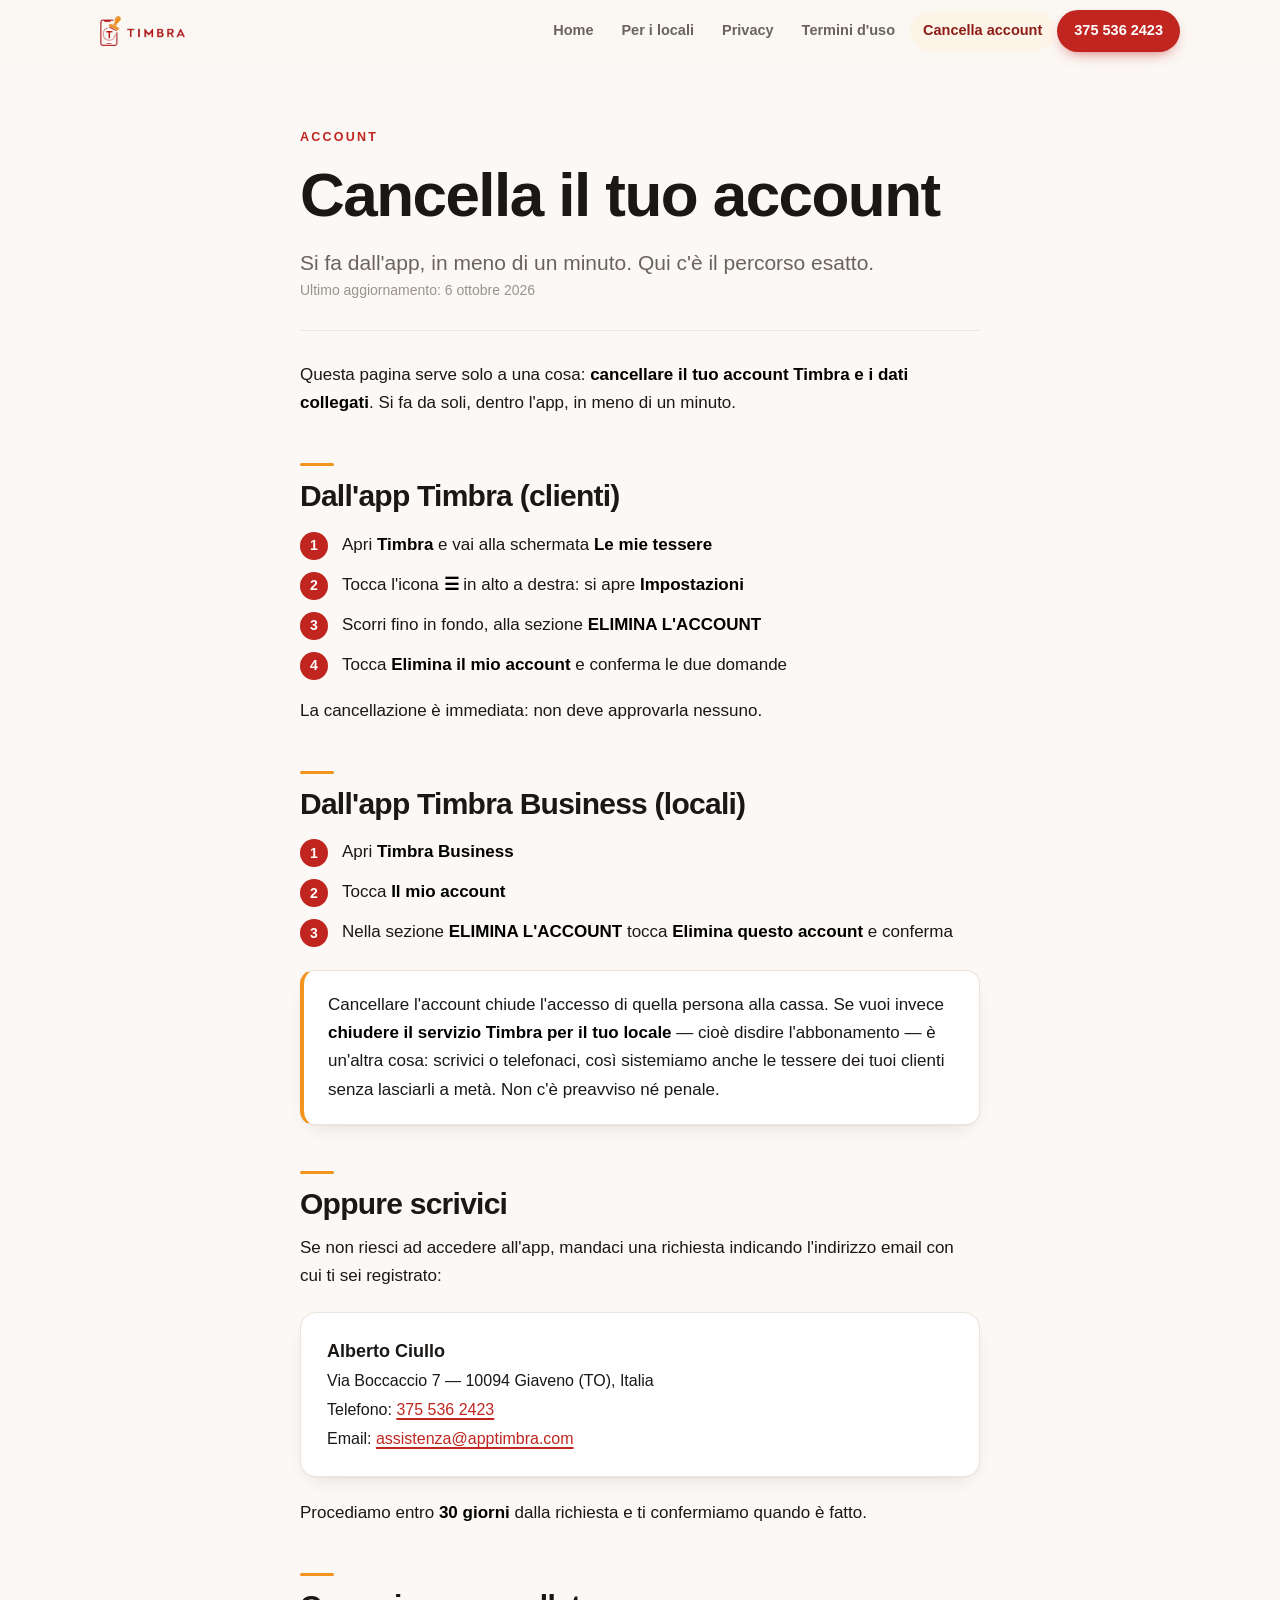
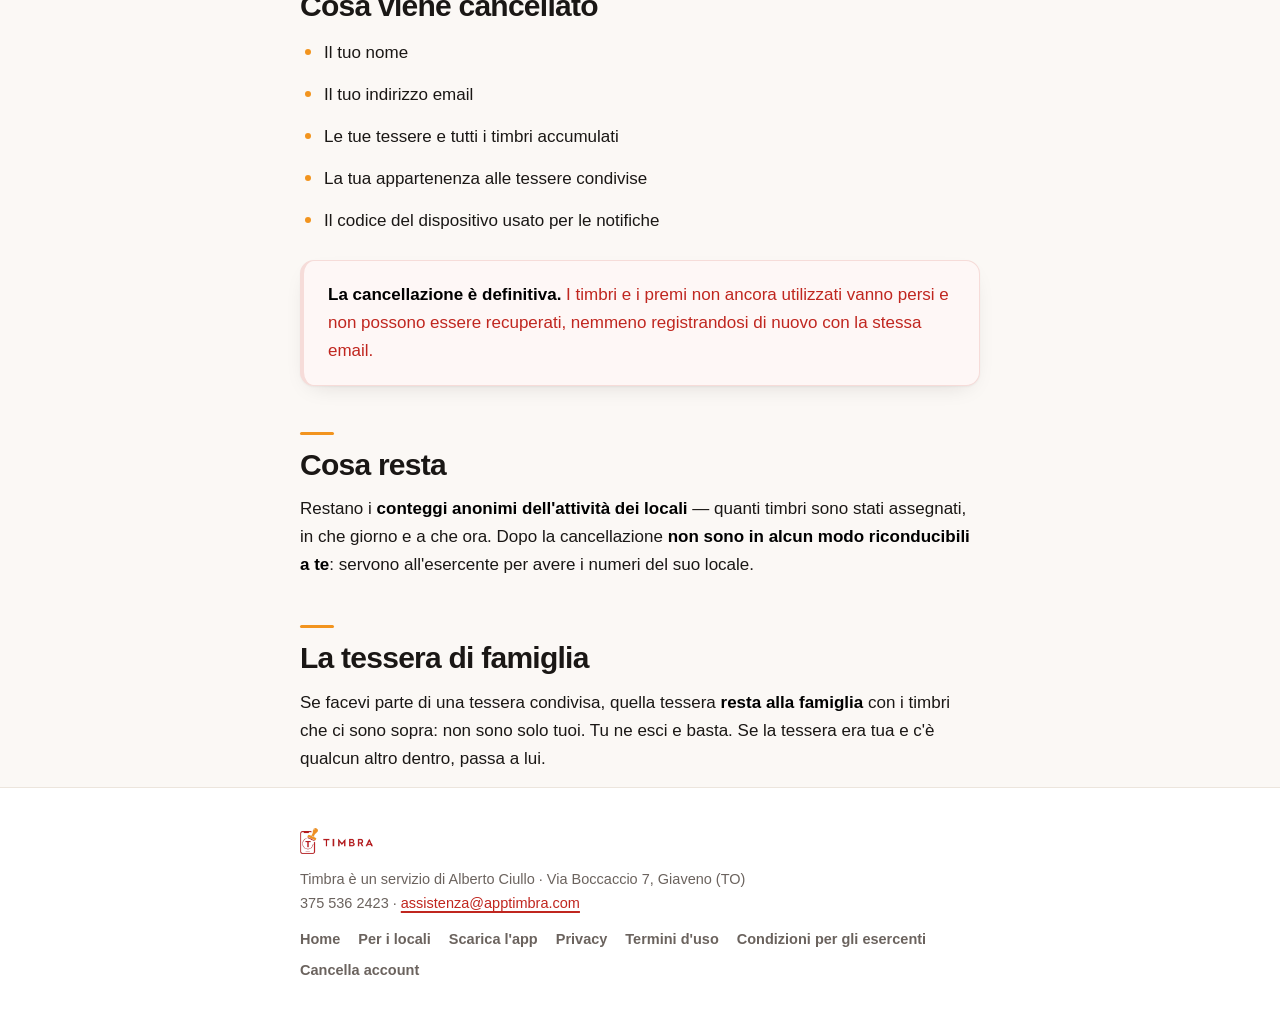
==== commit 679476c6: "Add files via upload" ====
--- a/cancella-account.html
+++ b/cancella-account.html
@@ -7,13 +7,13 @@
 <meta name="theme-color" content="#C0261F">
 <title>Cancella il tuo account &mdash; Timbra</title>
 <meta name="description" content="Come cancellare il tuo account Timbra e cosa viene eliminato.">
-<link rel="icon" href="img/favicon.png">
+<link rel="icon" href="[data-uri]">
 <link rel="stylesheet" href="stile.css">
 </head>
 <body class="pagina-testo">
 
 <div class="barra"><div class="barra-dentro">
-  <a class="logo" href="index.html"><img src="img/logo.png" alt="Timbra" width="160" height="30"></a>
+  <a class="logo" href="index.html"><img src="[data-uri]" alt="Timbra" width="160" height="30"></a>
   <button class="apri-menu" id="apri-menu" aria-expanded="false" aria-controls="menu" aria-label="Apri il menu">
     <span></span><span></span><span></span>
   </button>
@@ -105,7 +105,7 @@
 
 <footer>
 <div class="wrap">
-  <div class="piede-logo"><img src="img/logo.png" alt="Timbra" width="139" height="26"></div>
+  <div class="piede-logo"><img src="[data-uri]" alt="Timbra" width="139" height="26"></div>
   Timbra &egrave; un servizio di Alberto Ciullo &middot; Via Boccaccio 7, Giaveno (TO)<br>
   375 536 2423 &middot; <a href="mailto:assistenza@apptimbra.com">assistenza@apptimbra.com</a>
   <nav>
